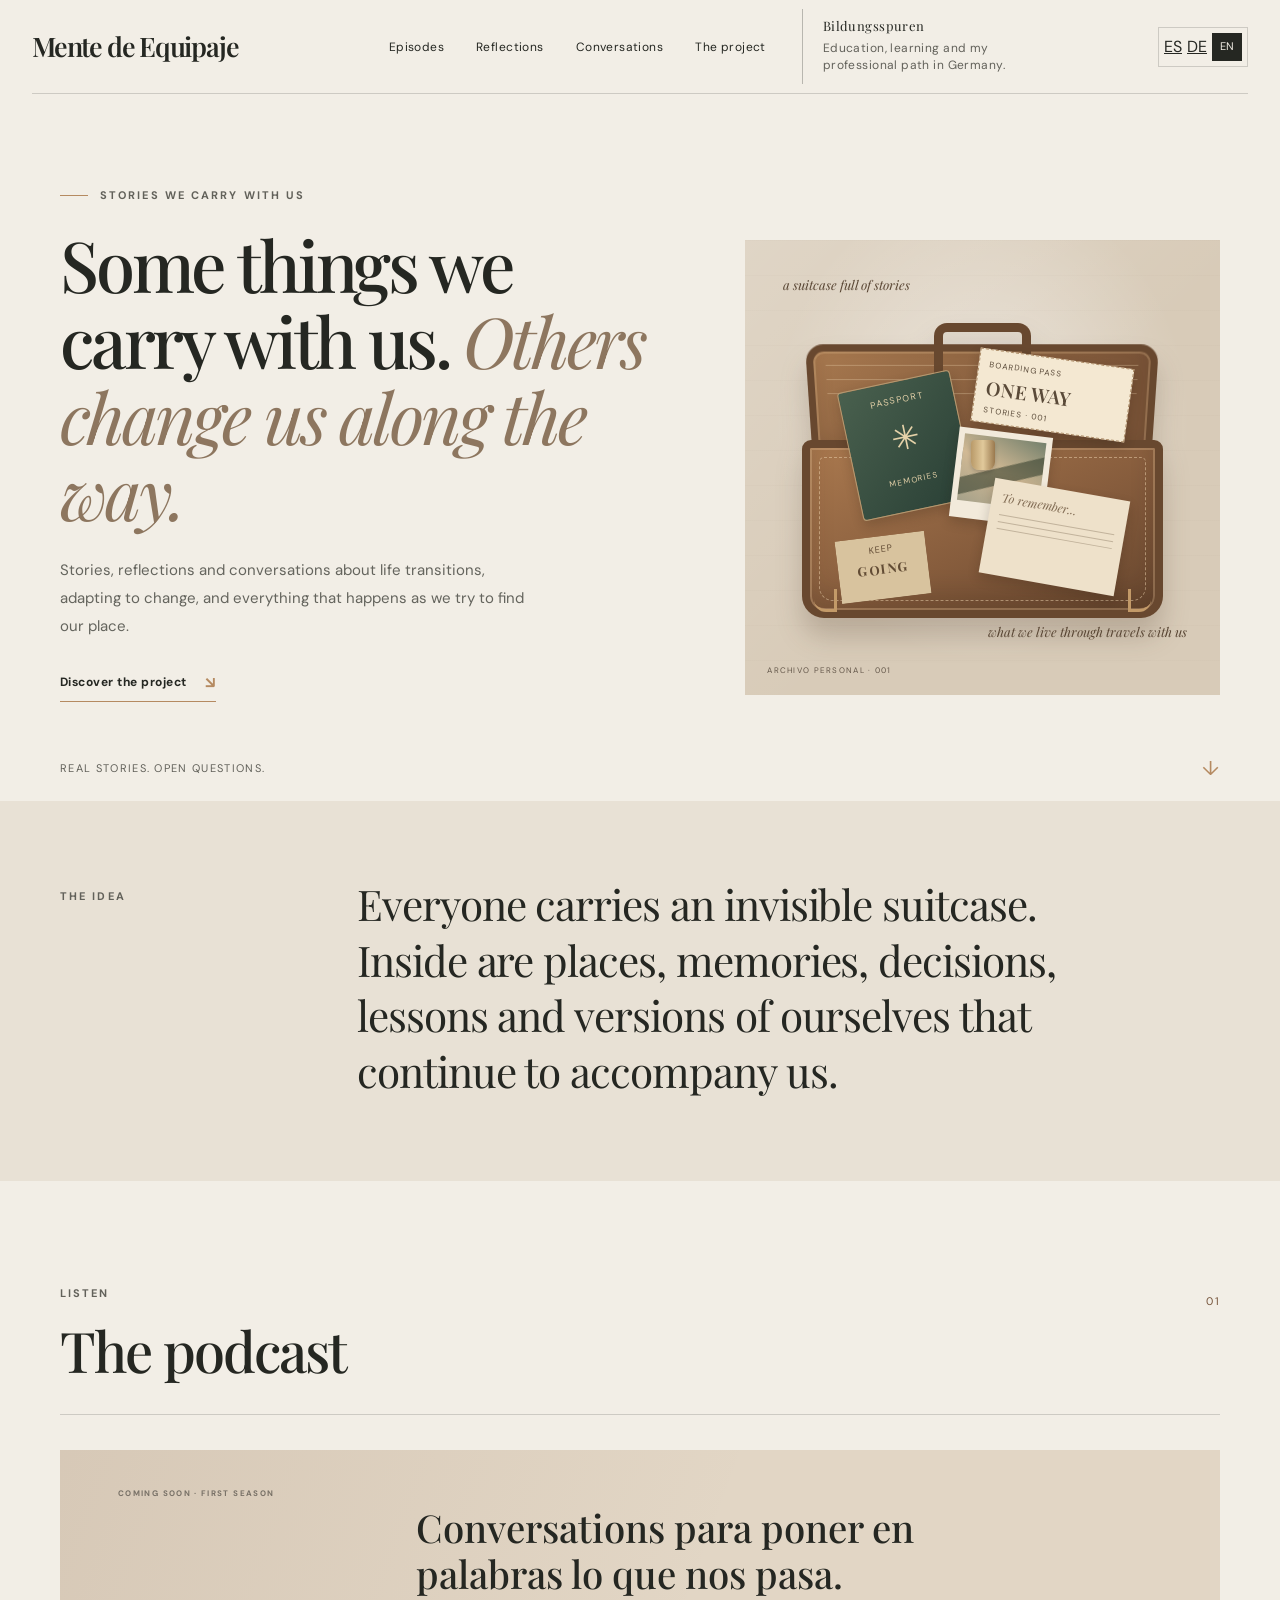
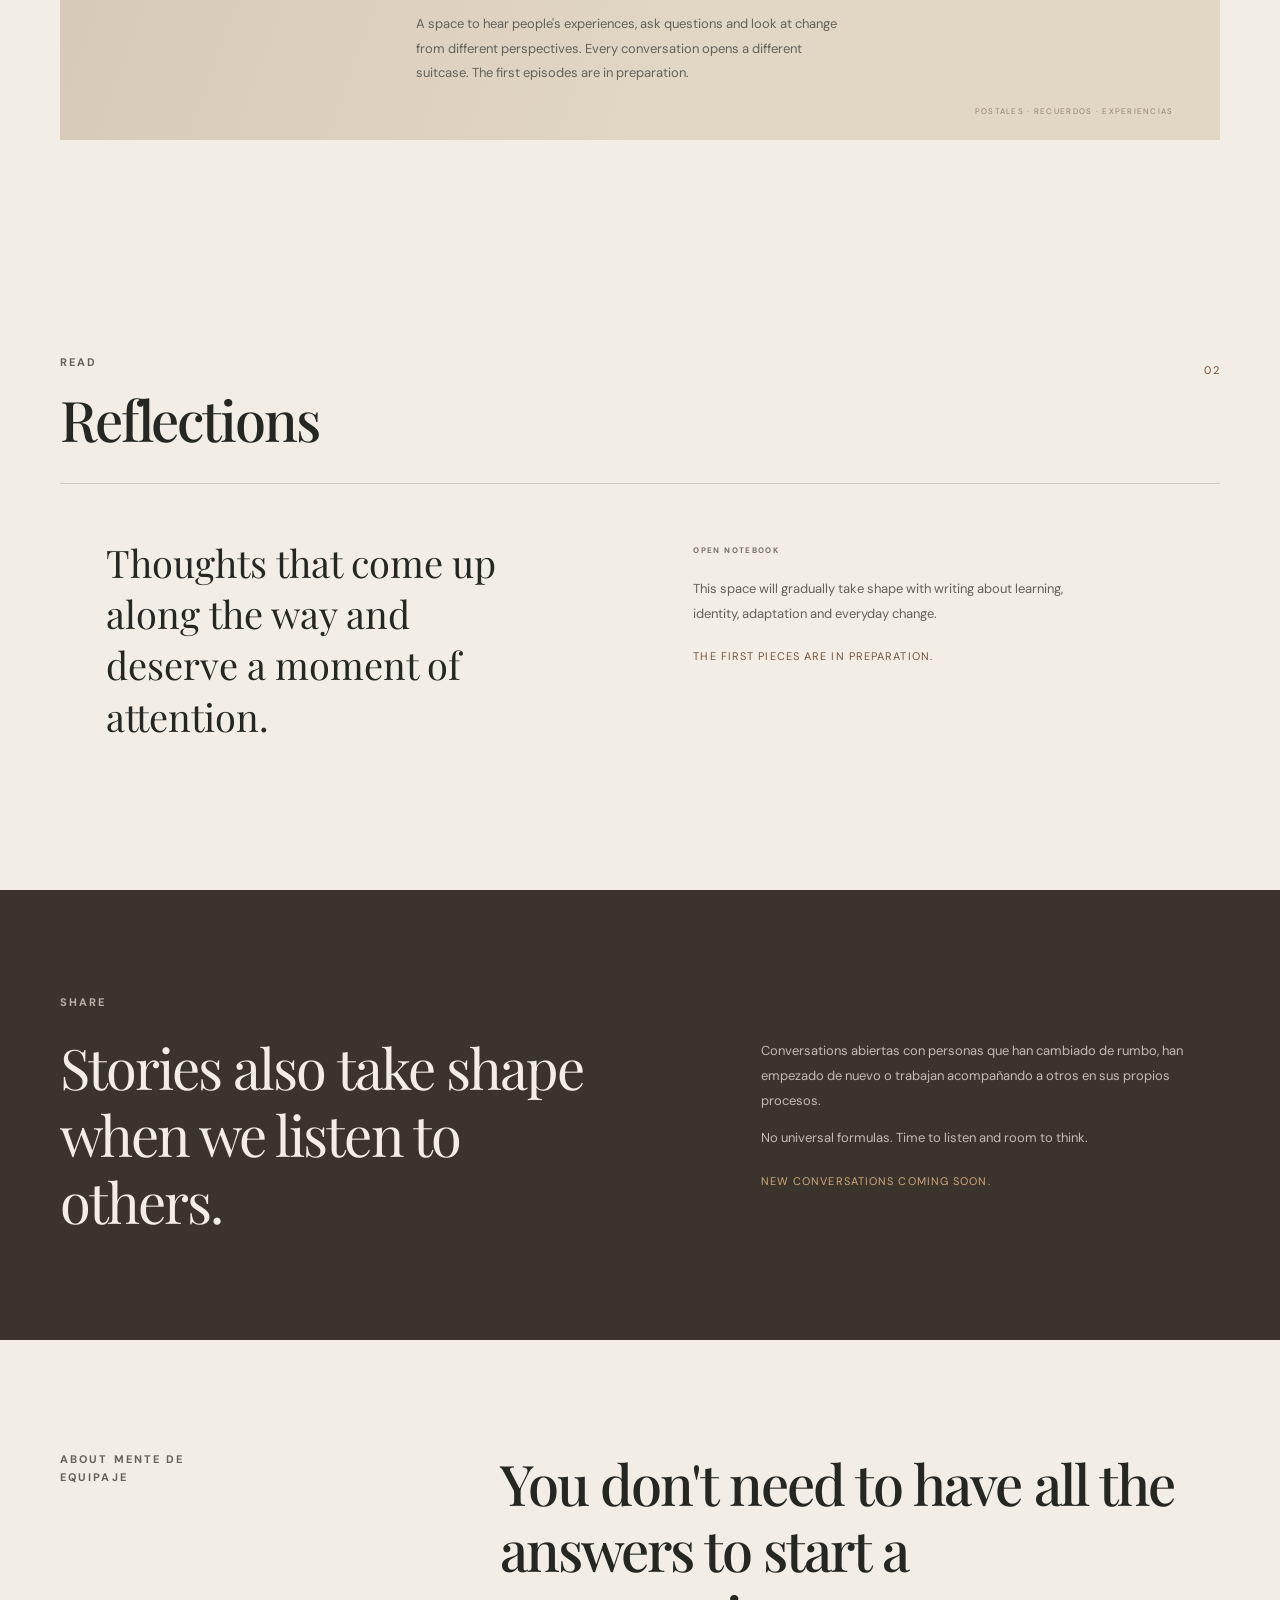
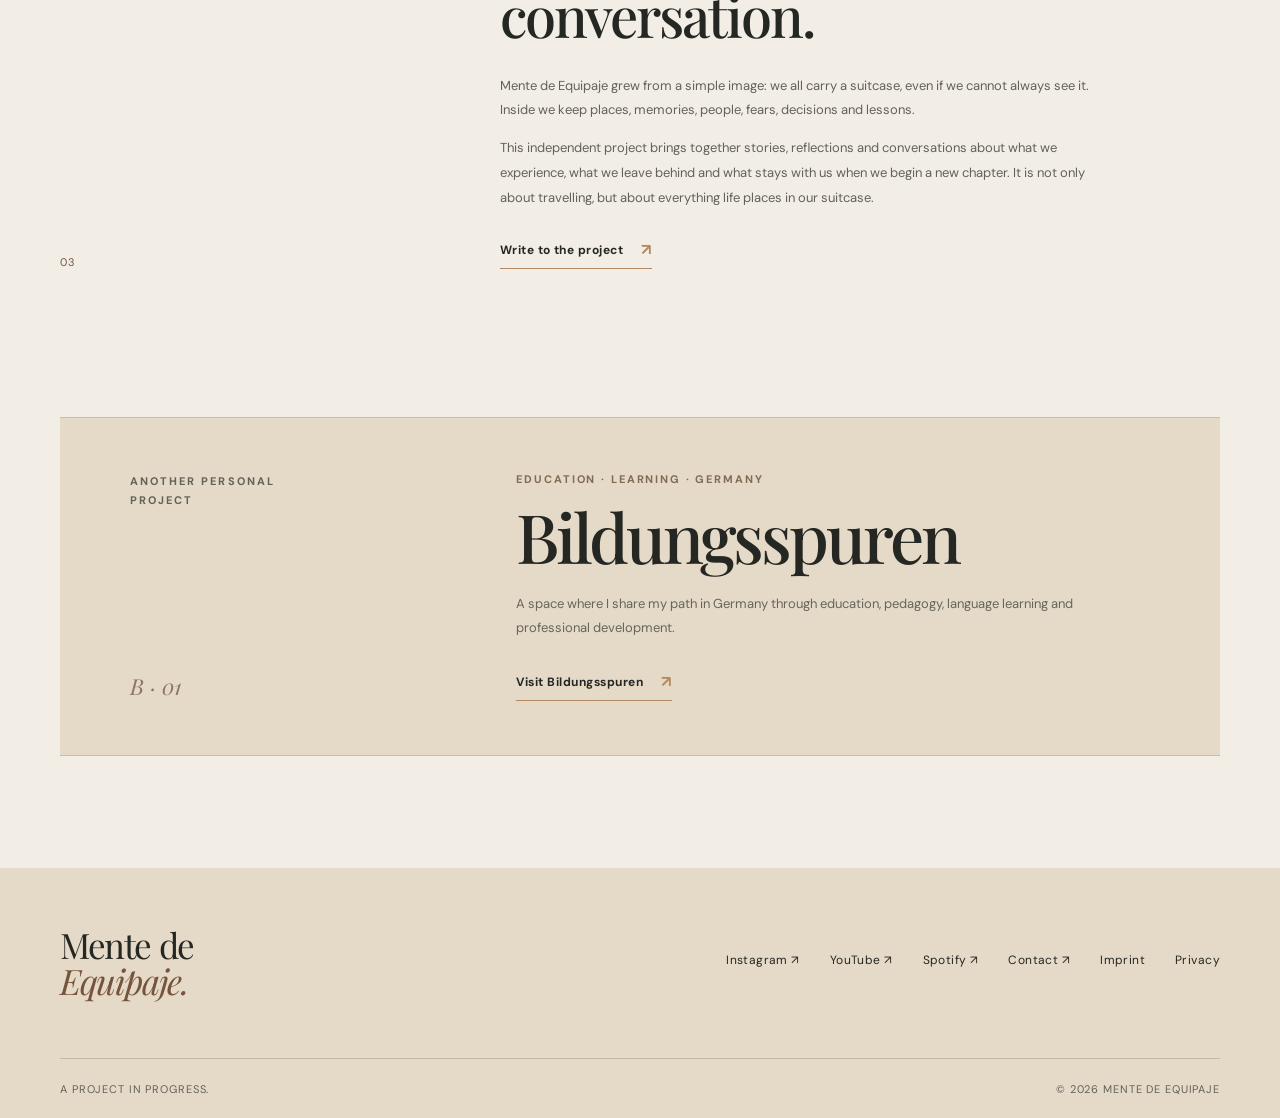
==== index.html @ 7f375390 "Make footer legal links visible and responsive" ====
<!doctype html>
<html lang="es">
<head>
  <meta charset="utf-8">
  <meta name="viewport" content="width=device-width, initial-scale=1">
  <meta name="theme-color" content="#f2eee6">
  <title>Mente de Equipaje | Podcast sobre cambios de vida y experiencias</title>
  <meta name="description" content="Mente de Equipaje: podcast de historias, reflexiones y conversaciones sobre migración, cambios de vida, identidad, aprendizaje y experiencias humanas.">
  <meta name="author" content="Mente de Equipaje">
  <meta name="robots" content="index, follow, max-image-preview:large, max-snippet:-1, max-video-preview:-1">
  <meta name="googlebot" content="index, follow, max-image-preview:large, max-snippet:-1, max-video-preview:-1">
  <meta name="referrer" content="strict-origin-when-cross-origin">
  <link rel="icon" type="image/svg+xml" href="/assets/icons/favicon.svg">
  <link rel="manifest" href="/site.webmanifest">
  <link rel="sitemap" type="application/xml" href="/sitemap.xml">
  <link rel="canonical" href="https://mentedeequipaje.com/">
  <link rel="alternate" hreflang="es" href="https://mentedeequipaje.com/">
  <link rel="alternate" hreflang="de" href="https://mentedeequipaje.com/de/">
  <link rel="alternate" hreflang="en-GB" href="https://mentedeequipaje.com/en/">
  <link rel="alternate" hreflang="x-default" href="https://mentedeequipaje.com/">
  <meta property="og:type" content="website">
  <meta property="og:locale" content="es_ES">
  <meta property="og:url" content="https://mentedeequipaje.com/">
  <meta property="og:title" content="Mente de Equipaje">
  <meta property="og:description" content="Historias, recuerdos y conversaciones sobre todo aquello que llevamos con nosotros.">
  <meta property="og:site_name" content="Mente de Equipaje">
  <meta property="og:image" content="https://mentedeequipaje.com/assets/images/og-image.jpg">
  <meta property="og:image:alt" content="Maleta abierta con recuerdos y objetos que representan las historias que llevamos con nosotros.">
  <meta name="twitter:card" content="summary_large_image">
  <meta name="twitter:image" content="https://mentedeequipaje.com/assets/images/og-image.jpg">
  <meta name="twitter:image:alt" content="Maleta abierta con recuerdos y objetos que representan las historias que llevamos con nosotros.">
  <meta property="og:locale:alternate" content="de_DE">
  <meta property="og:locale:alternate" content="en_GB">

  <meta name="twitter:title" content="Mente de Equipaje | Historias, cambios y vida real">
  <meta name="twitter:description" content="Historias, reflexiones y conversaciones sobre migración, identidad, cambios de etapa y experiencias humanas.">
  <link rel="preconnect" href="https://fonts.googleapis.com">
  <link rel="preconnect" href="https://fonts.gstatic.com" crossorigin>
  <link href="https://fonts.googleapis.com/css2?family=DM+Sans:wght@400;500;600;700&family=Playfair+Display:wght@400;500;600;700&display=swap" rel="stylesheet">
  <link rel="stylesheet" href="css/styles.css?v=20261117-4">
  <script type="application/ld+json">
  {
    "@context": "https://schema.org",
    "@type": "WebSite",
    "name": "Mente de Equipaje",
    "url": "https://mentedeequipaje.com/",
    "description": "Podcast de historias, reflexiones y conversaciones sobre migración, cambios de vida, identidad, aprendizaje y experiencias humanas.",
    "inLanguage": "es",
    "publisher": {
      "@type": "Organization",
      "name": "Mente de Equipaje",
      "url": "https://mentedeequipaje.com/",
      "sameAs": [
        "https://www.instagram.com/mentedeequipaje/",
        "https://www.youtube.com/@mentedeequipaje",
        "https://open.spotify.com/show/033NjK12Xy07AXqCujyOPZ"
      ]
    }
  }
  </script>
  <script src="js/main.js?v=20261117-3" defer></script>
</head>
<body>
  <a class="skip-link" href="#contenido">Saltar al contenido</a>

  <header class="site-header">
    <a class="wordmark" href="#inicio" aria-label="Mente de Equipaje, inicio">
      <span class="wordmark-name">Mente de Equipaje</span>
    </a>
    <button class="menu-toggle" type="button" aria-expanded="false" aria-controls="site-nav">
      <span class="sr-only">Abrir menú</span>
      <span></span><span></span>
    </button>
    <nav class="site-nav" id="site-nav" aria-label="Navegación principal">
      <a href="#episodios">Episodios</a>
      <a href="#reflexiones">Reflexiones</a>
      <a href="#conversaciones">Conversaciones</a>
      <a href="#proyecto">El proyecto</a>
          <a class="nav-project-link" href="https://bildungsspuren.de/" target="_blank" rel="noopener noreferrer"><span>Bildungsspuren</span><small>Educación, aprendizaje y mi camino profesional en Alemania.</small></a>
    </nav>
    <div class="language-switch" aria-label="Idioma">
      <span aria-current="page" lang="es">ES</span>
      <a href="de/" lang="de" data-language-choice="de">DE</a>
      <a href="en/" lang="en" data-language-choice="en">EN</a>
    </div>
  </header>

  <main id="contenido" tabindex="-1">
    <section class="hero section-shell" id="inicio">
      <div class="hero-copy">
        <p class="eyebrow"><span class="eyebrow-line"></span> Historias que llevamos con nosotros</p>
        <h1>Hay cosas que llevamos con nosotros. <em>Otras nos cambian por el camino.</em></h1>
        <p class="hero-intro">Historias, reflexiones y conversaciones sobre los cambios de etapa, la adaptación y todo eso que nos pasa mientras intentamos encontrar nuestro sitio.</p>
        <a class="text-link" href="#proyecto">Conoce el proyecto <span aria-hidden="true">↘</span></a>
      </div>
      <div class="hero-art" role="img" aria-label="Una maleta de cuero abierta con pasaportes, cartas, fotografías y recuerdos de distintos momentos de la vida">
        <span class="art-caption caption-top">un equipaje de historias</span>
        <div class="suitcase-scene">
          <div class="suitcase-handle"></div>
          <div class="suitcase-lid">
            <span class="lining-line"></span>
            <span class="lining-line"></span>
            <span class="lining-line"></span>
          </div>
          <div class="suitcase-base">
            <span class="suitcase-seam"></span>
            <span class="suitcase-lock"></span>
            <span class="suitcase-corner corner-left"></span>
            <span class="suitcase-corner corner-right"></span>
          </div>
          <div class="memory-passport">
            <span class="passport-mark">PASSPORT</span>
            <span class="passport-globe">✳</span>
            <span class="passport-country">RECUERDOS</span>
          </div>
          <div class="memory-ticket">
            <span>BOARDING PASS</span>
            <strong>ONE WAY</strong>
            <small>HISTORIAS · 001</small>
          </div>
          <div class="memory-photo"><span></span></div>
          <div class="memory-letter"><span>Para recordar...</span><i></i><i></i><i></i></div>
          <div class="memory-tag"><span>KEEP</span><strong>GOING</strong></div>
        </div>
        <span class="art-caption caption-bottom">lo que vivimos también viaja</span>
        <span class="art-index">ARCHIVO PERSONAL · 001</span>
      </div>
      <div class="hero-bottom">
        <span>Historias reales. Preguntas abiertas.</span>
        <a href="#explorar" aria-label="Bajar para explorar">↓</a>
      </div>
    </section>

    <section class="intro-band" id="explorar">
      <div class="section-shell intro-grid">
        <p class="eyebrow">La idea</p>
        <p class="intro-statement">Cada persona lleva una maleta invisible. Dentro caben lugares, recuerdos, decisiones, aprendizajes y versiones de nosotros mismos que siguen acompañándonos.</p>
      </div>
    </section>

    <section class="content-section section-shell" id="episodios">
      <div class="section-heading">
        <div>
          <p class="eyebrow">Escuchar</p>
          <h2>El podcast</h2>
        </div>
        <span class="section-number">01</span>
      </div>
      <div class="feature-panel">
        <div class="feature-index">PRÓXIMAMENTE · PRIMERA TEMPORADA</div>
        <div class="feature-content">
          <h3>Conversaciones para poner en palabras lo que nos pasa.</h3>
          <p>Un espacio para escuchar experiencias, hacerse preguntas y mirar los cambios desde distintos puntos de vista. Cada conversación abre una maleta distinta. Los primeros episodios están en preparación.</p>
        </div>
      </div>
    </section>

    <section class="content-section section-shell" id="reflexiones">
      <div class="section-heading">
        <div>
          <p class="eyebrow">Leer</p>
          <h2>Reflexiones</h2>
        </div>
        <span class="section-number">02</span>
      </div>
      <div class="quiet-grid">
        <p class="large-note">Ideas que aparecen en mitad del camino y merecen un rato de atención.</p>
        <div class="quiet-note">
          <span class="note-label">CUADERNO ABIERTO</span>
          <p>Este espacio irá tomando forma con textos sobre aprendizaje, identidad, adaptación y cambios cotidianos.</p>
          <span class="note-status">Los primeros textos, en preparación.</span>
        </div>
      </div>
    </section>

    <section class="conversation-section" id="conversaciones">
      <div class="section-shell conversation-grid">
        <div>
          <p class="eyebrow eyebrow-light">Compartir</p>
          <h2>Las historias también se construyen escuchando a los demás.</h2>
        </div>
        <div class="conversation-copy">
          <p>Conversaciones abiertas con personas que han cambiado de rumbo, han empezado de nuevo o trabajan acompañando a otros en sus propios procesos.</p>
          <p>Sin recetas universales. Con tiempo para escuchar y espacio para pensar.</p>
          <span class="note-status light-status">Nuevos encuentros, próximamente.</span>
        </div>
      </div>
    </section>

    <section class="about-section section-shell" id="proyecto">
      <div class="about-label">
        <p class="eyebrow">Sobre Mente de Equipaje</p>
        <span class="section-number">03</span>
      </div>
      <div class="about-copy">
        <h2>No hace falta tener todas las respuestas para empezar una conversación.</h2>
        <p>Mente de Equipaje nace de una imagen sencilla: todos llevamos una maleta, aunque no siempre podamos verla. En ella guardamos lugares, recuerdos, personas, miedos, decisiones y aprendizajes.</p>
        <p>Este proyecto independiente reúne historias, reflexiones y conversaciones sobre lo que vivimos, lo que dejamos atrás y aquello que nos acompaña cuando empezamos una nueva etapa. No hablamos únicamente de viajar, sino de todo lo que la vida va poniendo en nuestro equipaje.</p>
<a class="text-link" href="mailto:mentedeequipaje@gmail.com">Escribe al proyecto <span aria-hidden="true">↗</span></a>
      </div>
    </section>

    <section class="related-project section-shell" aria-labelledby="related-project-title">
      <div class="related-project-inner">
        <div class="related-project-label">
          <p class="eyebrow">Otro proyecto personal</p>
          <span class="related-project-mark">B · 01</span>
        </div>
        <div class="related-project-content">
          <p class="related-project-kicker">Educación · Aprendizaje · Alemania</p>
          <h2 id="related-project-title">Bildungsspuren</h2>
          <p>Un espacio donde comparto mi camino en Alemania a través de la educación, la pedagogía, el aprendizaje de idiomas y el desarrollo profesional.</p>
          <a class="text-link" href="https://bildungsspuren.de/" target="_blank" rel="noopener noreferrer">Visitar Bildungsspuren <span aria-hidden="true">↗</span></a>
        </div>
      </div>
    </section>
  </main>

  <footer class="site-footer">
    <div class="footer-top section-shell">
      <a class="footer-wordmark" href="#inicio">Mente de<br><em>Equipaje.</em></a>
      <div class="footer-link-groups">
        <div class="footer-links">
          <a href="https://instagram.com/mentedeequipaje" target="_blank" rel="noopener noreferrer">Instagram ↗</a>
          <a href="https://youtube.com/@mentedeequipaje" target="_blank" rel="noopener noreferrer">YouTube ↗</a>
          <a href="https://open.spotify.com/show/033NjK12Xy07AXqCujyOPZ" target="_blank" rel="noopener noreferrer">Spotify ↗</a>
          <a href="mailto:mentedeequipaje@gmail.com">Contacto ↗</a>
        </div>
        <nav class="footer-legal-links" aria-label="Información legal">
          <a href="impressum.html">Aviso legal</a>
          <a href="datenschutz.html">Privacidad</a>
        </nav>
      </div>
    </div>
    <div class="footer-bottom section-shell">
      <span>Un proyecto en construcción.</span>
      <span>© <span id="year"></span> Mente de Equipaje</span>
    </div>
  </footer>
</body>
</html>
---- css/styles.css ----
:root {
  --ink: #252722;
  --paper: #f2eee6;
  --paper-deep: #e8e1d5;
  --earth: #b58a61;
  --sage: #898c83;
  --muted: #62615a;
  --line: rgba(37, 39, 34, .18);
  --serif: "Playfair Display", Georgia, serif;
  --sans: "DM Sans", Arial, sans-serif;
}
* { box-sizing: border-box; }
html { scroll-behavior: smooth; }
body { margin: 0; background: var(--paper); color: var(--ink); font-family: var(--sans); -webkit-font-smoothing: antialiased; }
a { color: inherit; }
.skip-link { position: absolute; top: -50px; left: 16px; z-index: 10; padding: 12px 16px; background: var(--ink); color: var(--paper); }
.skip-link:focus { top: 16px; }
.sr-only { position: absolute; width: 1px; height: 1px; padding: 0; margin: -1px; overflow: hidden; clip: rect(0,0,0,0); white-space: nowrap; border: 0; }
.section-shell { width: min(1160px, calc(100% - 64px)); margin-inline: auto; }
.site-header { min-height: 94px; width: min(1320px, calc(100% - 64px)); margin: auto; display: flex; align-items: center; justify-content: space-between; border-bottom: 1px solid var(--line); position: sticky; top: 0; z-index: 1000; background: var(--paper); }
.wordmark { display: inline-flex; align-items: center; text-decoration: none; }
.wordmark-name { font-family: var(--serif); font-size: clamp(21px, 2.1vw, 27px); line-height: 1.1; font-weight: 600; letter-spacing: -.045em; color: var(--ink); }
.site-nav { display: flex; gap: clamp(20px, 3.5vw, 48px); }
.site-nav a, .footer-links a { text-decoration: none; font-size: 12px; letter-spacing: .035em; }
.site-nav a { padding: 12px 0; position: relative; }
.site-nav a::after { content: ""; position: absolute; height: 1px; background: var(--earth); bottom: 5px; left: 0; width: 0; transition: width .25s ease; }
.site-nav a:hover::after, .site-nav a:focus-visible::after { width: 100%; }
.menu-toggle { display: none; }
.hero { min-height: 660px; padding-top: 94px; padding-bottom: 54px; display: grid; grid-template-columns: 1.12fr .88fr; align-items: center; column-gap: 7%; position: relative; }
.hero-copy { max-width: 620px; padding-bottom: 45px; }
.eyebrow { margin: 0 0 24px; display: flex; align-items: center; gap: 12px; font-size: 11px; font-weight: 700; letter-spacing: .19em; text-transform: uppercase; color: var(--muted); }
.eyebrow-line { width: 28px; height: 1px; background: var(--earth); display: inline-block; }
h1, h2, h3, p { margin-top: 0; }
h1 { font-family: var(--serif); font-size: clamp(48px, 5.5vw, 76px); line-height: 1.08; letter-spacing: -.045em; font-weight: 500; margin-bottom: 27px; }
h1 em { color: #8d765f; font-weight: 400; }
.hero-intro { max-width: 480px; color: #64645d; font-size: 15px; line-height: 1.85; margin-bottom: 30px; }
.text-link { display: inline-flex; align-items: center; gap: 18px; padding-bottom: 8px; border-bottom: 1px solid var(--earth); text-decoration: none; font-size: 12px; font-weight: 700; letter-spacing: .04em; }
.text-link span { color: var(--earth); font-size: 16px; transition: transform .2s ease; }
.text-link:hover span { transform: translate(3px, -3px); }
.hero-art { width: 100%; aspect-ratio: .91; max-height: 455px; position: relative; overflow: hidden; background: #d9d0c2; isolation: isolate; }
.hero-art::before { content: ""; position: absolute; inset: 0; background: linear-gradient(145deg, rgba(255,255,255,.18), transparent 48%), repeating-linear-gradient(0deg, transparent 0 39px, rgba(37,39,34,.055) 40px); }
.art-sun { position: absolute; width: 43%; aspect-ratio: 1; border-radius: 50%; background: #b58a61; top: 16%; left: 28%; opacity: .9; }
.art-orbit { position: absolute; border: 1px solid rgba(37,39,34,.45); border-radius: 50%; transform: rotate(-32deg); z-index: 1; }
.orbit-one { width: 120%; height: 48%; left: -12%; top: 29%; }
.orbit-two { width: 112%; height: 72%; left: -6%; top: 14%; transform: rotate(48deg); border-color: rgba(242,238,230,.8); }
.art-path { position: absolute; width: 52%; height: 135%; left: 27%; top: -18%; border: 1px solid rgba(37,39,34,.5); border-radius: 48%; transform: rotate(27deg); z-index: 2; }
.art-path::after { content: ""; position: absolute; width: 11px; height: 11px; border-radius: 50%; background: var(--paper); top: 19%; left: 12%; box-shadow: 0 0 0 7px rgba(242,238,230,.2); }
.art-note { position: absolute; z-index: 3; font-family: var(--serif); font-style: italic; font-size: 13px; color: var(--ink); }
.note-top { top: 11%; left: 9%; }
.note-bottom { bottom: 13%; right: 8%; }
.art-index { position: absolute; z-index: 3; bottom: 25px; left: 25px; font-size: 8px; letter-spacing: .16em; text-transform: uppercase; }
.hero-bottom { position: absolute; bottom: 20px; left: 0; right: 0; display: flex; justify-content: space-between; align-items: center; font-size: 11px; letter-spacing: .12em; text-transform: uppercase; color: var(--muted); }
.hero-bottom a { text-decoration: none; font-size: 20px; color: var(--earth); }
.intro-band { background: var(--paper-deep); padding: 75px 0 82px; }
.intro-grid { display: grid; grid-template-columns: .4fr 1.6fr; gap: 7%; align-items: start; }
.intro-grid .eyebrow { margin-top: 13px; }
.intro-statement { max-width: 780px; margin: 0; font-family: var(--serif); font-size: clamp(27px, 3.3vw, 43px); line-height: 1.32; letter-spacing: -.025em; }
.content-section { padding-top: 105px; padding-bottom: 110px; }
.section-heading { display: flex; justify-content: space-between; align-items: flex-start; border-bottom: 1px solid var(--line); margin-bottom: 35px; }
.section-heading .eyebrow { margin-bottom: 12px; }
.section-heading h2, .about-copy h2 { font-family: var(--serif); font-weight: 500; letter-spacing: -.035em; font-size: clamp(38px, 4.5vw, 56px); margin: 0 0 27px; }
.section-number { font-size: 11px; color: #76543b; letter-spacing: .12em; padding-top: 8px; }
.feature-panel { background: #dcd3c5; min-height: 290px; padding: 38px 5%; display: grid; grid-template-columns: .75fr 1.5fr .5fr; align-items: center; gap: 30px; position: relative; overflow: hidden; }
.feature-index, .note-label { align-self: start; font-size: 8px; font-weight: 700; letter-spacing: .17em; color: #777066; }
.feature-content { max-width: 500px; position: relative; z-index: 1; }
.feature-content h3 { font-family: var(--serif); font-size: clamp(28px, 3vw, 39px); line-height: 1.2; font-weight: 500; margin-bottom: 16px; }
.feature-content p, .quiet-note p, .conversation-copy p, .about-copy p { font-size: 13px; line-height: 1.9; color: #62615a; }
.feature-content p { max-width: 440px; margin-bottom: 0; }
.quiet-grid { display: grid; grid-template-columns: 1fr 1fr; gap: 10%; align-items: start; padding: 18px 4% 0; }
.large-note { max-width: 440px; font-family: var(--serif); font-size: clamp(27px, 3vw, 38px); line-height: 1.35; }
.quiet-note { max-width: 400px; padding-top: 8px; }
.note-label { display: block; margin-bottom: 22px; }
.note-status { display: inline-block; margin-top: 10px; font-size: 11px; letter-spacing: .1em; text-transform: uppercase; color: #76543b; }
.conversation-section { background: var(--ink); color: var(--paper); padding: 105px 0; }
.conversation-grid { display: grid; grid-template-columns: 1.1fr .9fr; gap: 12%; align-items: center; }
.eyebrow-light { color: #b9b3a8; }
.conversation-grid h2 { max-width: 600px; font-family: var(--serif); font-size: clamp(38px, 4.4vw, 56px); font-weight: 400; line-height: 1.2; letter-spacing: -.035em; margin: 0; }
.conversation-copy p { color: #c1bdb4; }
.light-status { color: #d0a77d; }
.about-section { padding-top: 110px; padding-bottom: 120px; display: grid; grid-template-columns: .65fr 1.35fr; gap: 8%; }
.about-label { display: flex; flex-direction: column; justify-content: space-between; }
.about-label .eyebrow { max-width: 180px; line-height: 1.7; }
.about-copy { max-width: 690px; }
.about-copy h2 { line-height: 1.18; margin-bottom: 26px; }
.about-copy p { max-width: 620px; }
.about-copy .text-link { margin-top: 16px; }
.site-footer { background: #e7e0d5; }
.footer-top { min-height: 190px; display: flex; justify-content: space-between; align-items: center; }
.footer-wordmark { font-family: var(--serif); font-size: 35px; line-height: 1.04; text-decoration: none; letter-spacing: -.04em; }
.footer-wordmark em { color: #8d765f; font-weight: 400; }
.footer-links { display: flex; gap: 30px; }
.footer-links a { border-bottom: 1px solid transparent; padding-bottom: 5px; }
.footer-links a:hover { border-color: var(--earth); }
.footer-bottom { border-top: 1px solid var(--line); min-height: 60px; display: flex; justify-content: space-between; align-items: center; font-size: 11px; color: var(--muted); letter-spacing: .08em; text-transform: uppercase; }
@media (max-width: 980px) {
  .section-shell, .site-header { width: min(100% - 40px, 600px); }
  .site-header { min-height: 78px; }
  .menu-toggle { display: flex; flex-direction: column; gap: 6px; border: 0; background: none; padding: 12px 0 12px 12px; cursor: pointer; }
  .menu-toggle span:not(.sr-only) { display: block; width: 23px; height: 1px; background: var(--ink); }
  .site-nav { display: none; position: absolute; top: 77px; left: -20px; right: -20px; padding: 18px 20px 25px; background: var(--paper); border-bottom: 1px solid var(--line); flex-direction: column; gap: 5px; }
  .site-nav.is-open { display: flex; }
  .site-nav a { padding: 10px 0; }
  .hero { min-height: auto; padding-top: 70px; padding-bottom: 78px; grid-template-columns: 1fr; gap: 35px; }
  .hero-copy { padding-bottom: 0; }
  h1 { font-size: clamp(45px, 12vw, 65px); }
  .hero-art { max-height: 380px; aspect-ratio: 1.15; width: 100%; }
  .hero-bottom { bottom: 23px; }
  .intro-band { padding: 55px 0; }
  .intro-grid, .conversation-grid, .about-section { grid-template-columns: 1fr; gap: 28px; }
  .intro-grid .eyebrow { margin: 0; }
  .content-section { padding-top: 75px; padding-bottom: 80px; }
  .feature-panel { grid-template-columns: 1fr; gap: 30px; padding: 30px; }
  .feature-content { padding-bottom: 35px; }
  .quiet-grid { grid-template-columns: 1fr; gap: 12px; padding-inline: 0; }
  .conversation-section { padding: 75px 0; }
  .about-section { padding-top: 80px; padding-bottom: 85px; }
  .about-label { flex-direction: row; align-items: flex-start; }
  .about-label .section-number { padding-top: 0; }
  .footer-top { min-height: 190px; align-items: flex-start; justify-content: center; flex-direction: column; gap: 30px; padding-top: 35px; padding-bottom: 35px; }
  .footer-links { flex-wrap: wrap; gap: 18px 25px; }
}
@media (prefers-reduced-motion: reduce) {
  html { scroll-behavior: auto; }
  *, *::before, *::after { transition-duration: .01ms !important; animation-duration: .01ms !important; }
}


/* Identidad visual: una maleta llena de historias */
:root {
  --leather: #76543b;
  --leather-dark: #503827;
  --paper-aged: #e6d7bd;
  --ticket: #f7f0e3;
  --stamp: #9b6048;
}
.hero-art {
  aspect-ratio: .91;
  max-height: 455px;
  background:
    radial-gradient(ellipse at 50% 40%, rgba(255,255,255,.45), transparent 62%),
    #d8cbb8;
  overflow: hidden;
}
.hero-art::before {
  background:
    repeating-linear-gradient(0deg, transparent 0 34px, rgba(80,56,39,.035) 35px),
    linear-gradient(135deg, rgba(255,255,255,.2), transparent 55%);
}
.art-caption {
  position: absolute;
  z-index: 4;
  color: #594634;
  font-family: var(--serif);
  font-style: italic;
  font-size: 13px;
}
.caption-top { top: 8%; left: 8%; }
.caption-bottom { right: 7%; bottom: 12%; }
.art-index {
  bottom: 20px;
  left: 22px;
  color: rgba(55,43,32,.72);
}
.suitcase-scene {
  position: absolute;
  width: 76%;
  height: 60%;
  left: 12%;
  top: 23%;
  filter: drop-shadow(0 18px 13px rgba(58,39,25,.2));
}
.suitcase-handle {
  position: absolute;
  z-index: 1;
  width: 27%;
  height: 19%;
  top: -8%;
  left: 36.5%;
  border: 9px solid #68482f;
  border-bottom: 0;
  border-radius: 13px 13px 0 0;
}
.suitcase-lid {
  position: absolute;
  left: 2%;
  top: 0;
  width: 96%;
  height: 43%;
  overflow: hidden;
  border: 7px solid #68482f;
  border-radius: 18px 18px 8px 8px;
  background: linear-gradient(145deg, #a8794f, #795337 70%);
  transform: perspective(400px) rotateX(-9deg);
  box-shadow: inset 0 0 0 2px rgba(226,190,145,.28), inset 0 -12px 20px rgba(43,27,17,.12);
}
.lining-line {
  position: relative;
  display: block;
  height: 1px;
  margin: 13px 12px;
  background: rgba(238,213,178,.32);
}
.suitcase-base {
  position: absolute;
  left: 0;
  bottom: 0;
  width: 100%;
  height: 65%;
  border: 8px solid #68482f;
  border-radius: 9px 9px 22px 22px;
  background: linear-gradient(155deg, #a9784e 0%, #875d3d 55%, #68472f 100%);
  box-shadow: inset 0 0 0 2px rgba(232,196,151,.3), inset 0 -16px 25px rgba(46,29,17,.18);
}
.suitcase-seam {
  position: absolute;
  inset: 9px;
  border: 1px dashed rgba(238,211,176,.5);
  border-radius: 5px 5px 14px 14px;
}
.suitcase-lock {
  position: absolute;
  z-index: 5;
  width: 24px;
  height: 30px;
  top: -8px;
  left: calc(50% - 12px);
  border-radius: 4px 4px 8px 8px;
  background: linear-gradient(90deg, #b99a69, #e1c99b, #9a794e);
  box-shadow: 0 2px 4px rgba(0,0,0,.2);
}
.suitcase-corner {
  position: absolute;
  bottom: -2px;
  width: 23px;
  height: 23px;
  border: 3px solid #c39a68;
  border-top: 0;
}
.corner-left { left: 4px; border-left: 0; border-radius: 0 0 0 12px; }
.corner-right { right: 4px; border-right: 0; border-radius: 0 0 12px 0; }
.memory-passport, .memory-ticket, .memory-photo, .memory-letter, .memory-tag {
  position: absolute;
  z-index: 3;
  box-shadow: 0 5px 12px rgba(36,25,17,.2);
}
.memory-passport {
  top: 13%;
  left: 13%;
  width: 32%;
  height: 48%;
  padding: 12px 8px;
  transform: rotate(-12deg);
  border: 1px solid #b49a72;
  border-radius: 4px;
  background: linear-gradient(135deg, #49604e, #293f35);
  color: #e5d2a9;
  text-align: center;
}
.passport-mark { display: block; font-size: clamp(6px, .8vw, 9px); letter-spacing: .16em; }
.passport-globe { display: block; margin: 10px 0 7px; font-size: clamp(23px, 3vw, 34px); }
.passport-country { font-size: clamp(5px, .7vw, 8px); letter-spacing: .12em; }
.memory-ticket {
  top: 5%;
  right: 9%;
  width: 43%;
  height: 27%;
  padding: 9px 10px;
  transform: rotate(8deg);
  background: #f4e8d2;
  border: 1px dashed #ad8d68;
  color: #5a4a39;
}
.memory-ticket span, .memory-ticket small { display: block; font-size: clamp(5px, .7vw, 8px); letter-spacing: .12em; }
.memory-ticket strong { display: block; margin: 5px 0; font-family: var(--serif); font-size: clamp(12px, 1.5vw, 19px); font-weight: 600; }
.memory-photo {
  left: 42%;
  top: 32%;
  width: 26%;
  height: 33%;
  padding: 6px 6px 17px;
  transform: rotate(7deg);
  background: #f2eadb;
}
.memory-photo span {
  display: block;
  width: 100%;
  height: 100%;
  background:
    linear-gradient(160deg, transparent 45%, rgba(56,65,47,.6) 46% 63%, transparent 64%),
    linear-gradient(25deg, #a5a18a, #d1b994 48%, #75816d);
}
.memory-letter {
  right: 11%;
  bottom: 12%;
  width: 38%;
  height: 35%;
  padding: 10px;
  transform: rotate(10deg);
  background: #eee1ca;
  color: #806b53;
}
.memory-letter span { display: block; margin-bottom: 9px; font-family: var(--serif); font-style: italic; font-size: clamp(8px, 1vw, 12px); }
.memory-letter i { display: block; height: 1px; margin: 6px 0; background: rgba(91,71,49,.3); }
.memory-tag {
  left: 10%;
  bottom: 7%;
  width: 25%;
  height: 23%;
  padding: 7px;
  transform: rotate(-7deg);
  background: #d8c39e;
  color: #624c35;
  text-align: center;
  clip-path: polygon(0 0, 100% 0, 100% 100%, 0 100%, 0 0);
}
.memory-tag span, .memory-tag strong { display: block; font-size: clamp(6px, .8vw, 9px); letter-spacing: .12em; }
.memory-tag strong { margin-top: 5px; font-family: var(--serif); font-size: clamp(9px, 1.1vw, 13px); }
.feature-panel {
  background:
    linear-gradient(110deg, rgba(118,84,59,.10), transparent 55%),
    #e2d6c5;
}
.feature-panel::after {
  content: "POSTALES · RECUERDOS · EXPERIENCIAS";
  position: absolute;
  right: 4%;
  bottom: 24px;
  color: rgba(83,61,43,.55);
  font-size: 8px;
  letter-spacing: .16em;
}
.conversation-section { background: #3b342c; }
.site-footer { background: #e5d9c8; }
.footer-wordmark em { color: var(--leather); }
@media (max-width: 760px) {
  .hero-art { aspect-ratio: 1.08; max-height: 390px; }
  .suitcase-scene { width: 82%; left: 9%; top: 25%; height: 58%; }
  .memory-passport { padding: 8px 5px; }
  .memory-ticket { padding: 6px; }
  .memory-letter { padding: 7px; }
  .feature-panel::after { right: 30px; bottom: 18px; font-size: 7px; }
}


/* Interacción, accesibilidad y movimiento */
a:focus-visible,
button:focus-visible {
  outline: 2px solid var(--leather);
  outline-offset: 4px;
}
.menu-toggle {
  border-radius: 2px;
  transition: background-color .2s ease;
}
.menu-toggle:hover,
.menu-toggle:focus-visible {
  background: rgba(118, 84, 59, .08);
}
.menu-toggle span:not(.sr-only) {
  transition: transform .25s ease, opacity .2s ease;
}
.menu-toggle[aria-expanded="true"] span:not(.sr-only):nth-of-type(2) {
  transform: translateY(3.5px) rotate(45deg);
}
.menu-toggle[aria-expanded="true"] span:not(.sr-only):nth-of-type(3) {
  transform: translateY(-3.5px) rotate(-45deg);
}
.text-link,
.site-nav a,
.footer-links a {
  transition: color .2s ease, border-color .2s ease;
}
body.has-motion [data-reveal] {
  opacity: 0;
  transform: translateY(22px);
  transition: opacity .7s ease, transform .7s cubic-bezier(.2,.7,.2,1);
  transition-delay: var(--reveal-delay, 0ms);
}
body.has-motion [data-reveal].is-visible {
  opacity: 1;
  transform: translateY(0);
}
@keyframes suitcase-drift {
  0%, 100% { transform: translateY(0) rotate(0); }
  50% { transform: translateY(-5px) rotate(.35deg); }
}
.hero-art .suitcase-scene {
  animation: suitcase-drift 8s ease-in-out infinite;
}
@media (max-width: 760px) {
  .site-nav {
    box-shadow: 0 14px 20px rgba(37, 39, 34, .04);
  }
  .hero-art .suitcase-scene {
    animation-duration: 9s;
  }
}
@media (prefers-reduced-motion: reduce) {
  body.has-motion [data-reveal] {
    opacity: 1;
    transform: none;
    transition: none;
  }
  .hero-art .suitcase-scene {
    animation: none;
  }
  .menu-toggle span:not(.sr-only),
  .text-link,
  .site-nav a,
  .footer-links a {
    transition: none;
  }
}


/* Proyecto relacionado: Bildungsspuren */
.related-project {
  padding-top: 28px;
  padding-bottom: 112px;
}
.related-project-inner {
  display: grid;
  grid-template-columns: .65fr 1.35fr;
  gap: 8%;
  padding: 54px 6%;
  background: #e5d9c8;
  border-top: 1px solid rgba(80,56,39,.18);
  border-bottom: 1px solid rgba(80,56,39,.18);
}
.related-project-label {
  display: flex;
  flex-direction: column;
  justify-content: space-between;
  min-height: 190px;
}
.related-project-label .eyebrow {
  max-width: 180px;
  line-height: 1.7;
}
.related-project-mark {
  color: #8d765f;
  font-family: var(--serif);
  font-size: 22px;
  font-style: italic;
}
.related-project-content {
  max-width: 690px;
}
.related-project-kicker {
  margin-bottom: 14px;
  color: #806b53;
  font-size: 11px;
  font-weight: 700;
  letter-spacing: .17em;
  text-transform: uppercase;
}
.related-project-content h2 {
  margin: 0 0 20px;
  color: var(--ink);
  font-family: var(--serif);
  font-size: clamp(44px, 6vw, 68px);
  font-weight: 500;
  letter-spacing: -.045em;
  line-height: 1.05;
}
.related-project-content > p:not(.related-project-kicker) {
  max-width: 560px;
  margin-bottom: 26px;
  color: #66655e;
  font-size: 13px;
  line-height: 1.9;
}
.related-project-content .text-link {
  margin-top: 4px;
}
@media (max-width: 760px) {
  .related-project {
    padding-top: 0;
    padding-bottom: 78px;
  }
  .related-project-inner {
    grid-template-columns: 1fr;
    gap: 28px;
    padding: 34px 28px 40px;
  }
  .related-project-label {
    min-height: auto;
    flex-direction: row;
    align-items: flex-start;
  }
  .related-project-label .eyebrow {
    margin-bottom: 0;
  }
}


/* Enlace a proyecto relacionado en la navegación */
.site-nav .nav-project-link {
  display: flex;
  flex-direction: column;
  gap: 4px;
  margin-left: clamp(8px, 1.8vw, 24px);
  padding: 8px 0 8px 18px;
  border-left: 1px solid var(--line);
  text-decoration: none;
}
.site-nav .nav-project-link span {
  font-family: var(--serif);
  font-size: 13px;
  color: var(--ink);
}
.site-nav .nav-project-link small {
  max-width: 190px;
  color: var(--muted);
  font-size: 12px;
  line-height: 1.45;
}
@media (max-width: 760px) {
  .site-nav .nav-project-link {
    margin: 12px 0 0;
    padding: 14px 0 0;
    border-left: 0;
    border-top: 1px solid var(--line);
  }
  .site-nav .nav-project-link small { max-width: 260px; }
}


/* Separación clara del proyecto relacionado en el menú */
.site-nav {
  align-items: center;
  column-gap: clamp(18px, 2.5vw, 34px);
}
.site-nav .nav-project-link {
  flex: 0 0 auto;
  min-width: 185px;
  margin-left: 4px;
  padding: 9px 0 9px 20px;
  border-left: 1px solid rgba(37, 39, 34, .28);
  gap: 5px;
  line-height: 1.35;
}
.site-nav .nav-project-link::after {
  display: none;
}
.site-nav .nav-project-link span {
  display: block;
  line-height: 1.25;
  white-space: nowrap;
}
.site-nav .nav-project-link small {
  display: block;
  max-width: 185px;
  font-size: 12px;
  white-space: normal;
  line-height: 1.45;
}
@media (max-width: 980px) {
  .site-nav {
    align-items: stretch;
    row-gap: 5px;
  }
  .site-nav .nav-project-link {
    min-width: 0;
    margin: 12px 0 0;
    padding: 14px 0 0;
    border-left: 0;
    border-top: 1px solid rgba(37, 39, 34, .28);
  }
  .site-nav .nav-project-link span {
    white-space: normal;
  }
  .site-nav .nav-project-link small {
    max-width: 260px;
  }
}


/* Selector de idioma */
.language-switch {
  display: inline-flex;
  align-items: center;
  gap: 5px;
  flex: 0 0 auto;
  padding: 5px;
  border: 1px solid var(--line);
  white-space: nowrap;
}
.language-switch span {
  display: inline-flex;
  align-items: center;
  justify-content: center;
  min-width: 30px;
  min-height: 28px;
  padding: 3px 6px;
  color: var(--muted);
  font-size: 11px;
  line-height: 1;
}
.language-switch [aria-current="page"] {
  background: var(--ink);
  color: var(--paper);
}
.language-switch .language-soon {
  color: #858077;
  cursor: not-allowed;
  opacity: .65;
}
@media (max-width: 980px) {
  .language-switch { align-self: flex-start; margin-top: 12px; }
}
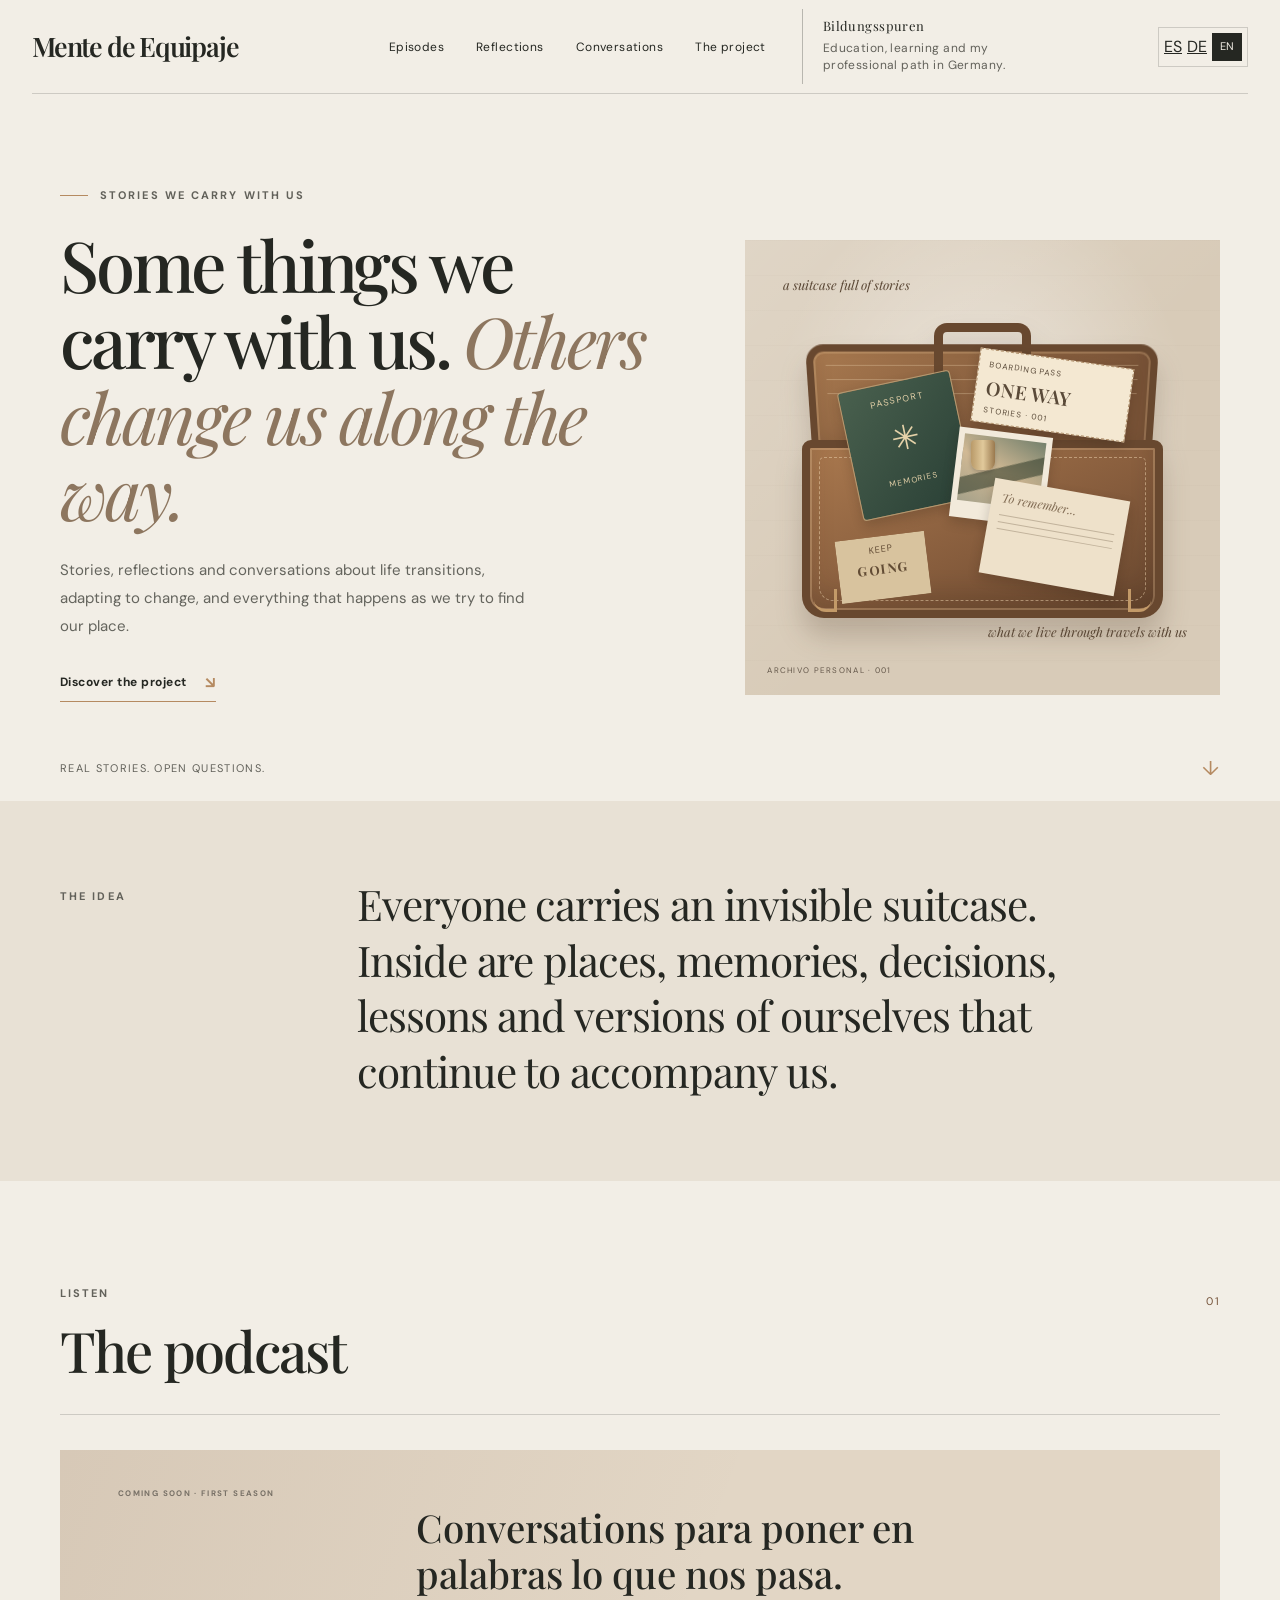
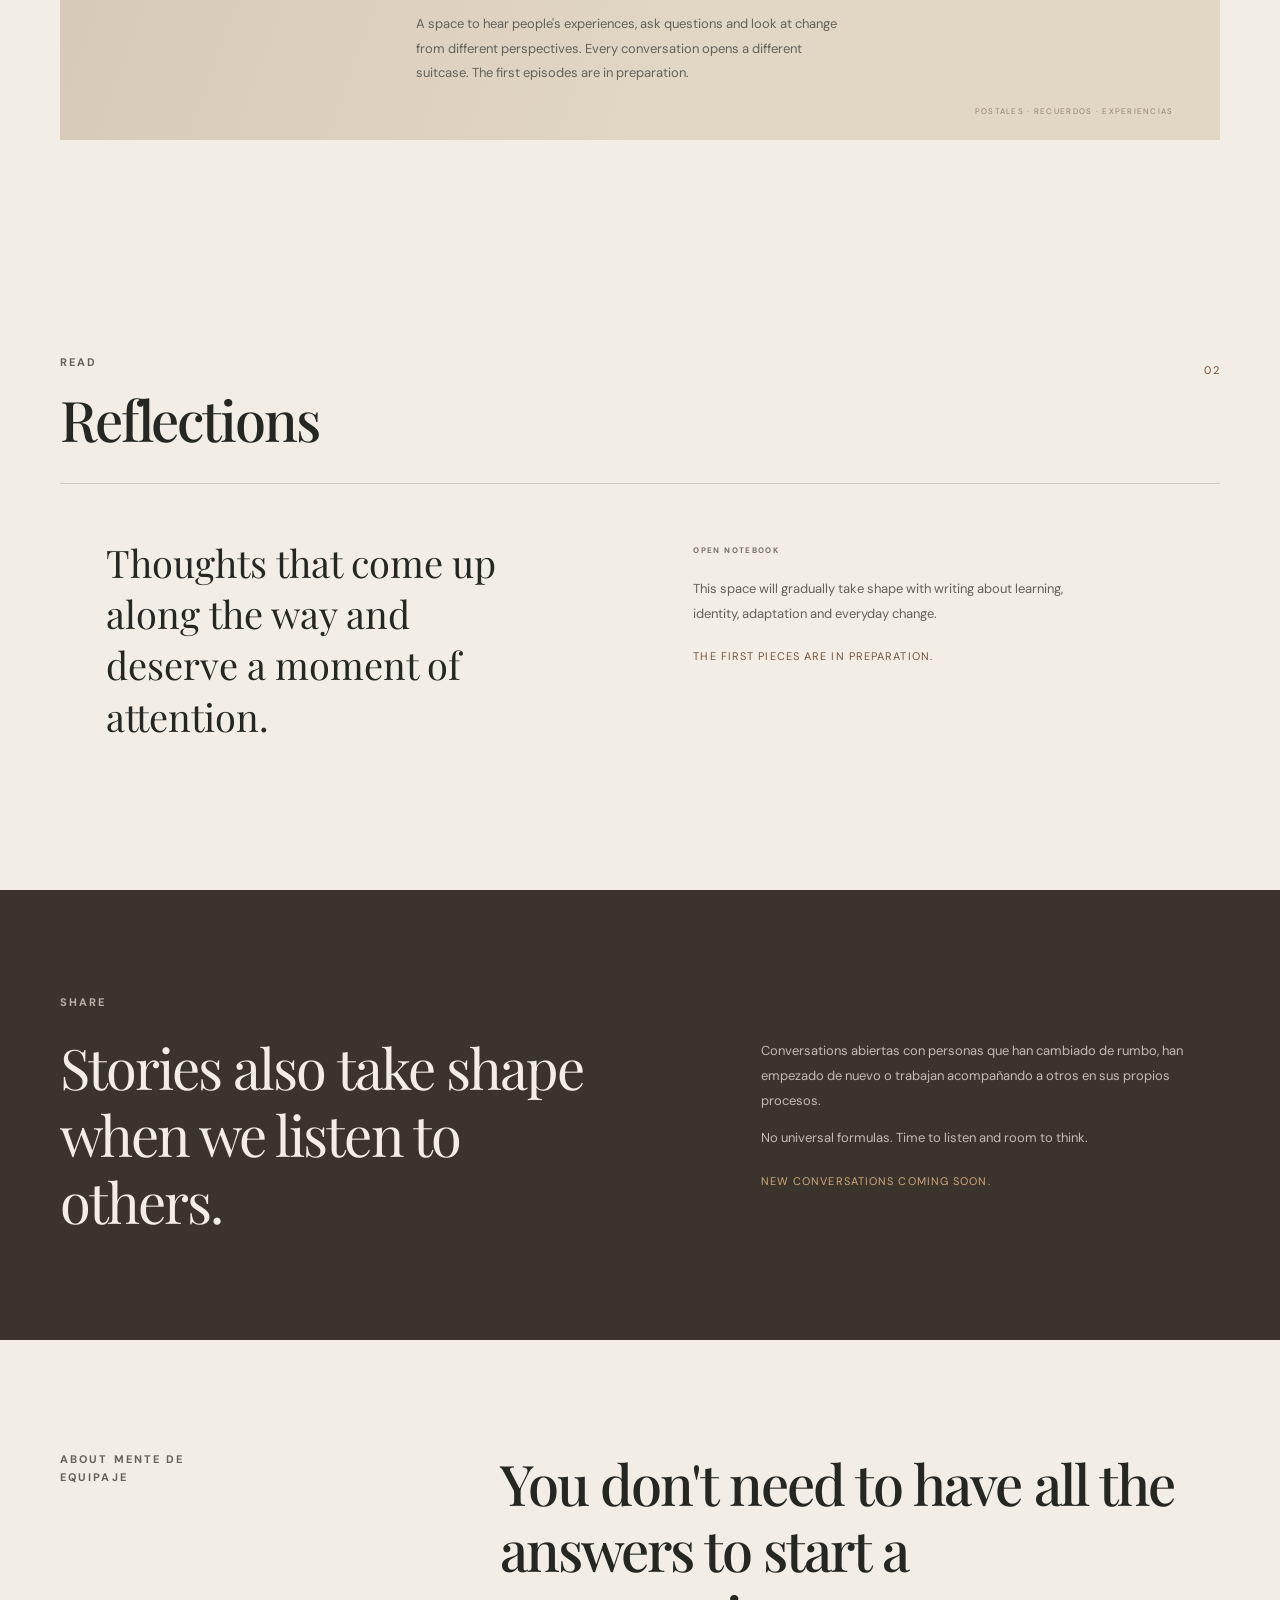
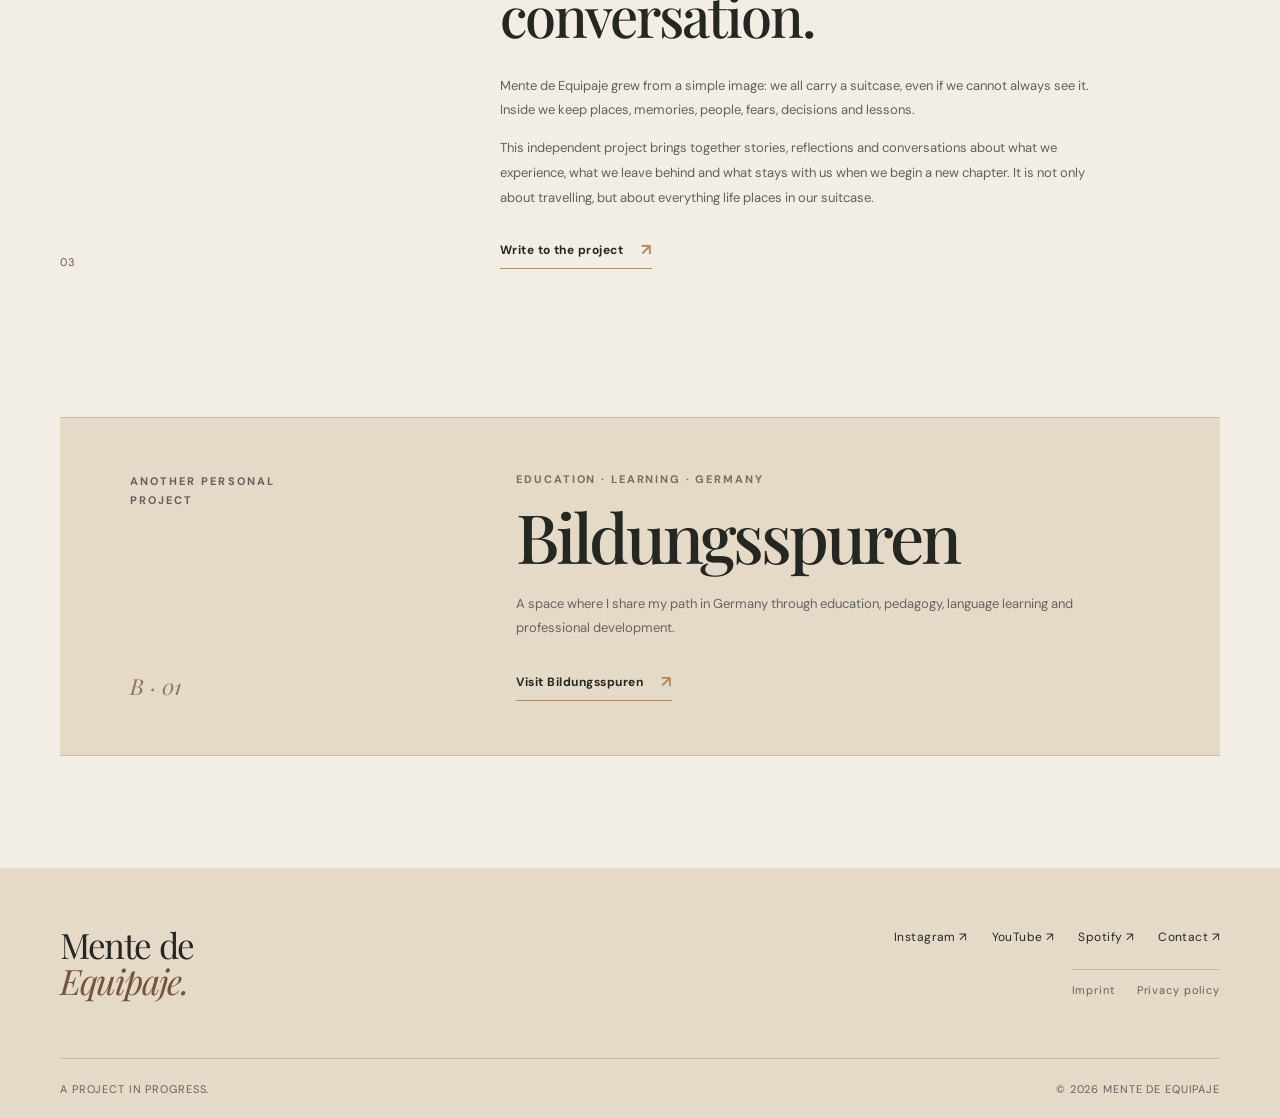
==== commit b2fb1641: "Match legal footer labels to German legal notices" ====
--- a/index.html
+++ b/index.html
@@ -227,8 +227,8 @@
           <a href="mailto:mentedeequipaje@gmail.com">Contacto ↗</a>
         </div>
         <nav class="footer-legal-links" aria-label="Información legal">
-          <a href="impressum.html">Aviso legal</a>
-          <a href="datenschutz.html">Privacidad</a>
+          <a href="impressum.html">Impressum</a>
+          <a href="datenschutz.html">Datenschutz</a>
         </nav>
       </div>
     </div>
--- a/css/styles.css
+++ b/css/styles.css
@@ -609,3 +609,59 @@
 @media (max-width: 980px) {
   .language-switch { align-self: flex-start; margin-top: 12px; }
 }
+
+
+/* Footer: enlaces agrupados y visibles en todos los tamaños */
+.footer-link-groups {
+  display: flex;
+  flex-direction: column;
+  align-items: flex-end;
+  gap: 18px;
+  min-width: 0;
+}
+.footer-links {
+  display: flex;
+  flex-wrap: wrap;
+  justify-content: flex-end;
+  gap: 14px 24px;
+}
+.footer-legal-links {
+  display: flex;
+  flex-wrap: wrap;
+  justify-content: flex-end;
+  gap: 12px 22px;
+  padding-top: 13px;
+  border-top: 1px solid var(--line);
+}
+.footer-legal-links a {
+  color: var(--muted);
+  font-size: 11px;
+  letter-spacing: .08em;
+  text-decoration: none;
+}
+.footer-legal-links a:hover,
+.footer-legal-links a:focus-visible {
+  color: var(--ink);
+  text-decoration: underline;
+  text-underline-offset: 4px;
+}
+@media (max-width: 980px) {
+  .footer-top {
+    min-height: 0;
+    padding-top: 34px;
+    padding-bottom: 30px;
+    align-items: flex-start;
+    flex-direction: column;
+    gap: 25px;
+  }
+  .footer-link-groups {
+    width: 100%;
+    align-items: flex-start;
+    gap: 18px;
+  }
+  .footer-links,
+  .footer-legal-links {
+    justify-content: flex-start;
+  }
+  .footer-links { gap: 13px 20px; }
+}
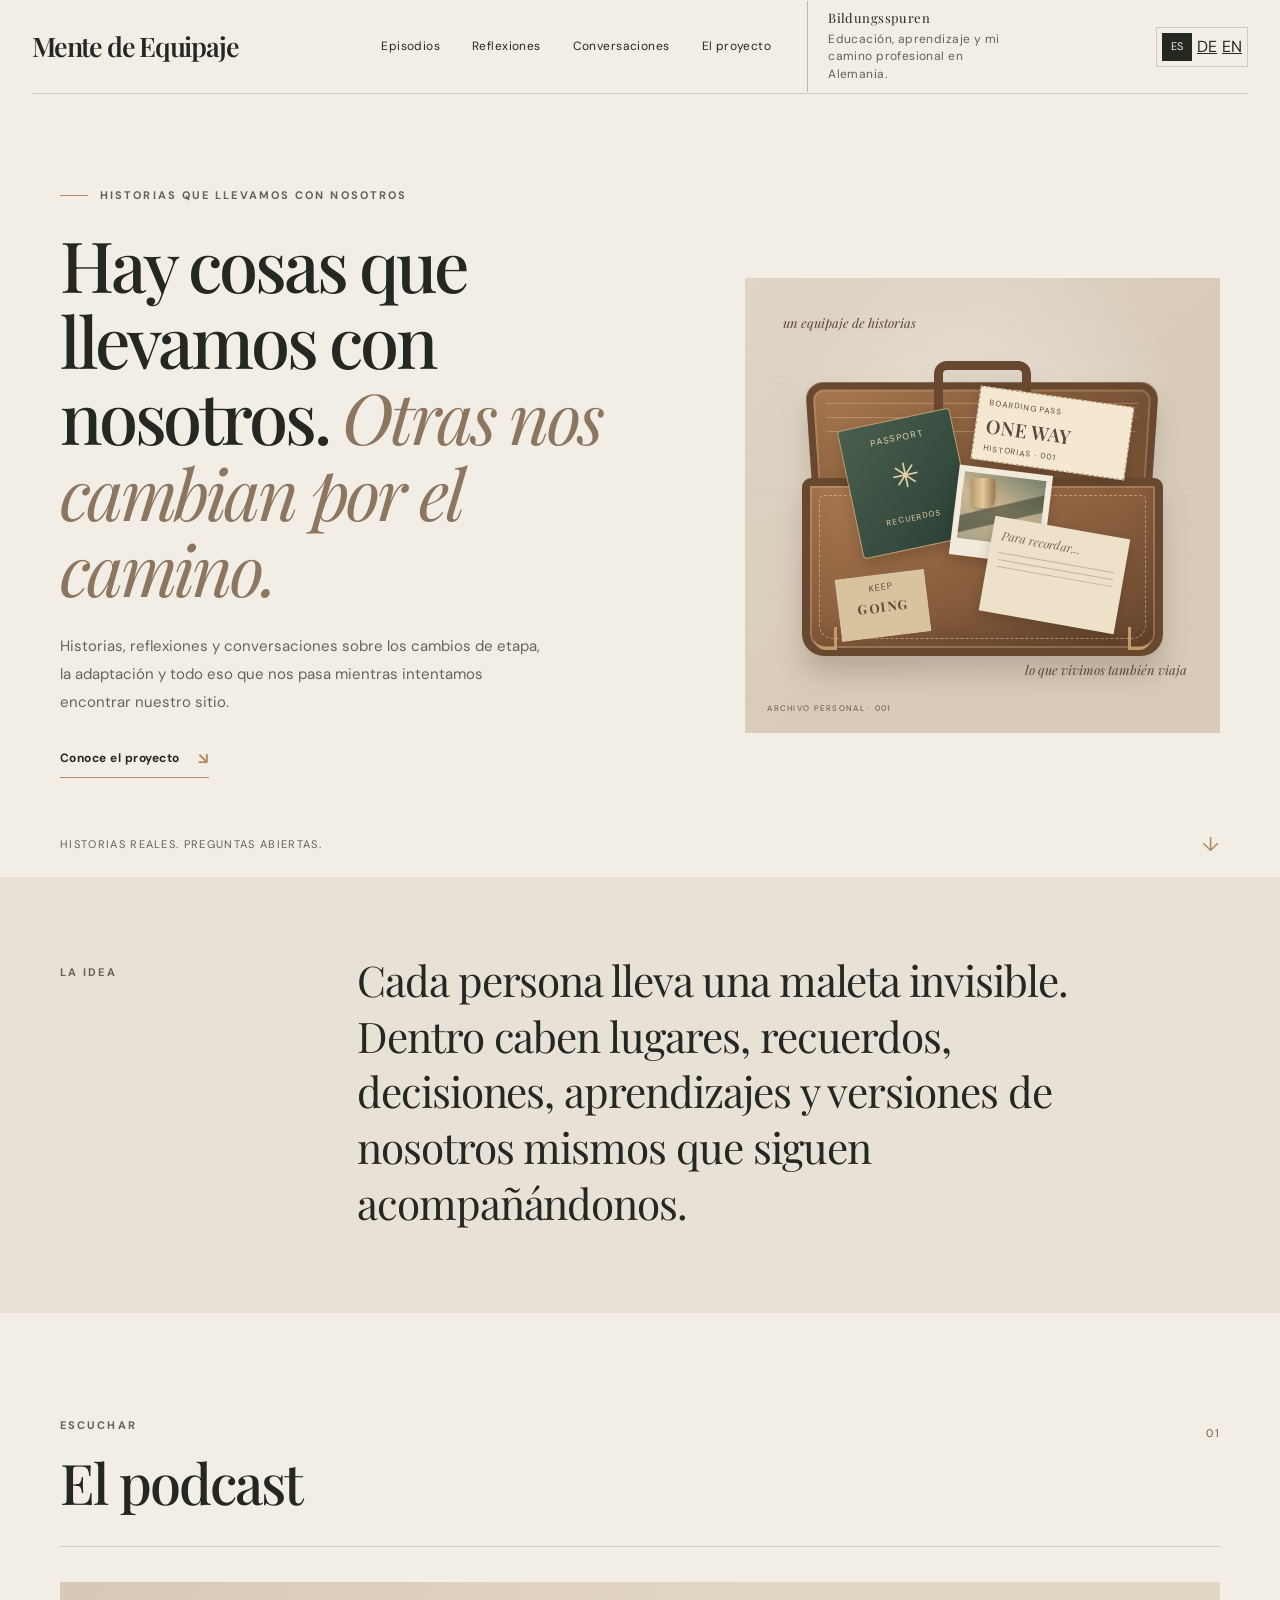
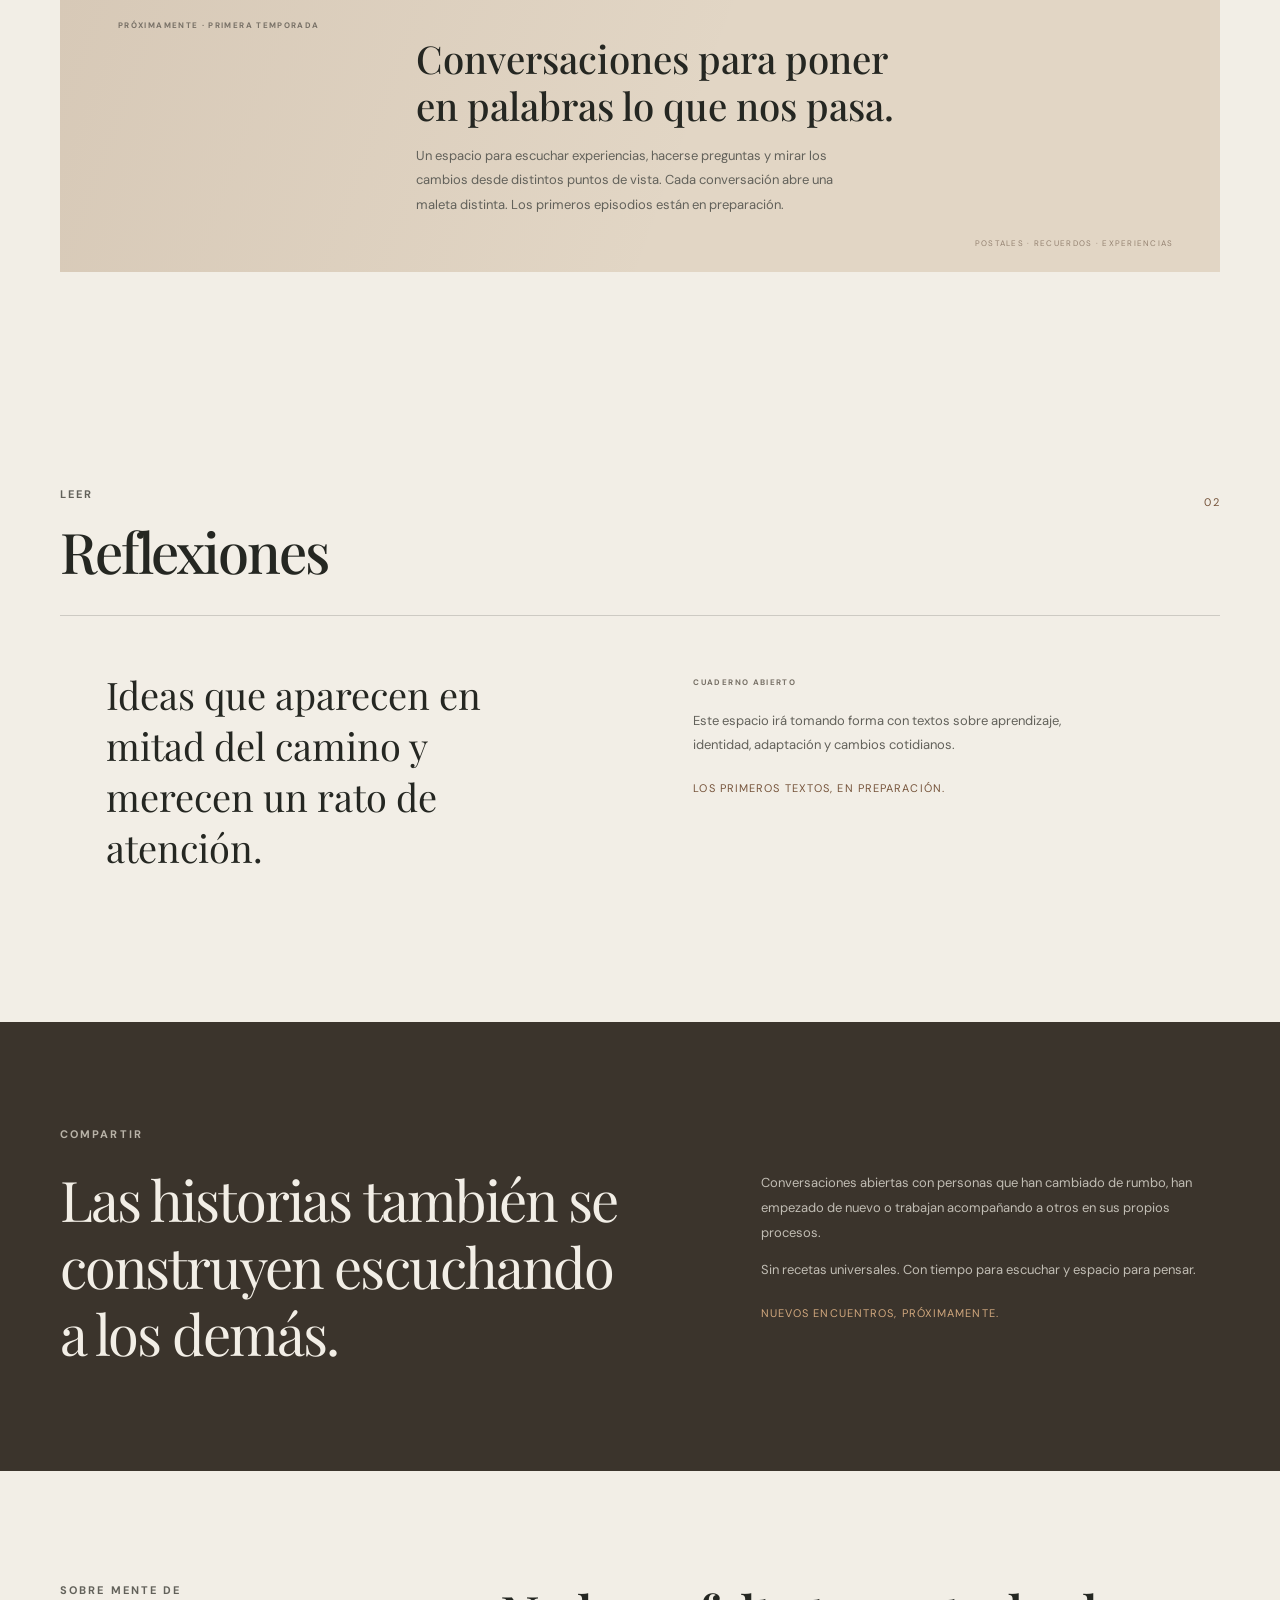
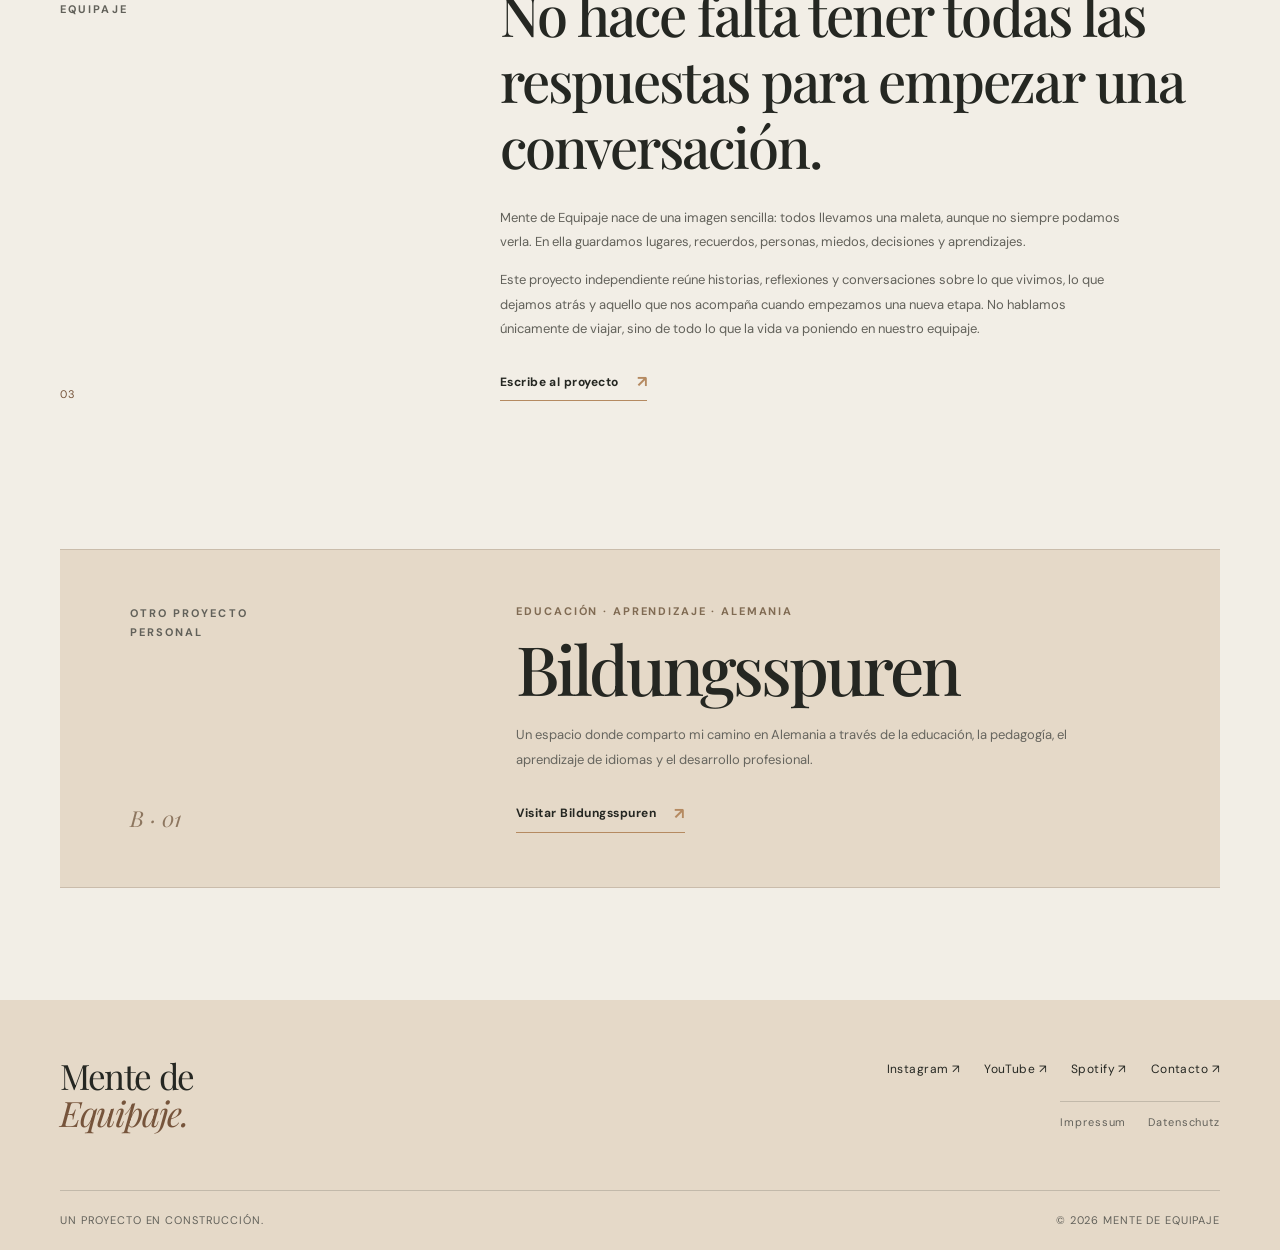
==== commit 88307c88: "Refine homepage SEO title" ====
--- a/index.html
+++ b/index.html
@@ -4,7 +4,7 @@
   <meta charset="utf-8">
   <meta name="viewport" content="width=device-width, initial-scale=1">
   <meta name="theme-color" content="#f2eee6">
-  <title>Mente de Equipaje | Podcast sobre cambios de vida y experiencias</title>
+  <title>Mente de Equipaje | Historias y cambios de vida</title>
   <meta name="description" content="Mente de Equipaje: podcast de historias, reflexiones y conversaciones sobre migración, cambios de vida, identidad, aprendizaje y experiencias humanas.">
   <meta name="author" content="Mente de Equipaje">
   <meta name="robots" content="index, follow, max-image-preview:large, max-snippet:-1, max-video-preview:-1">
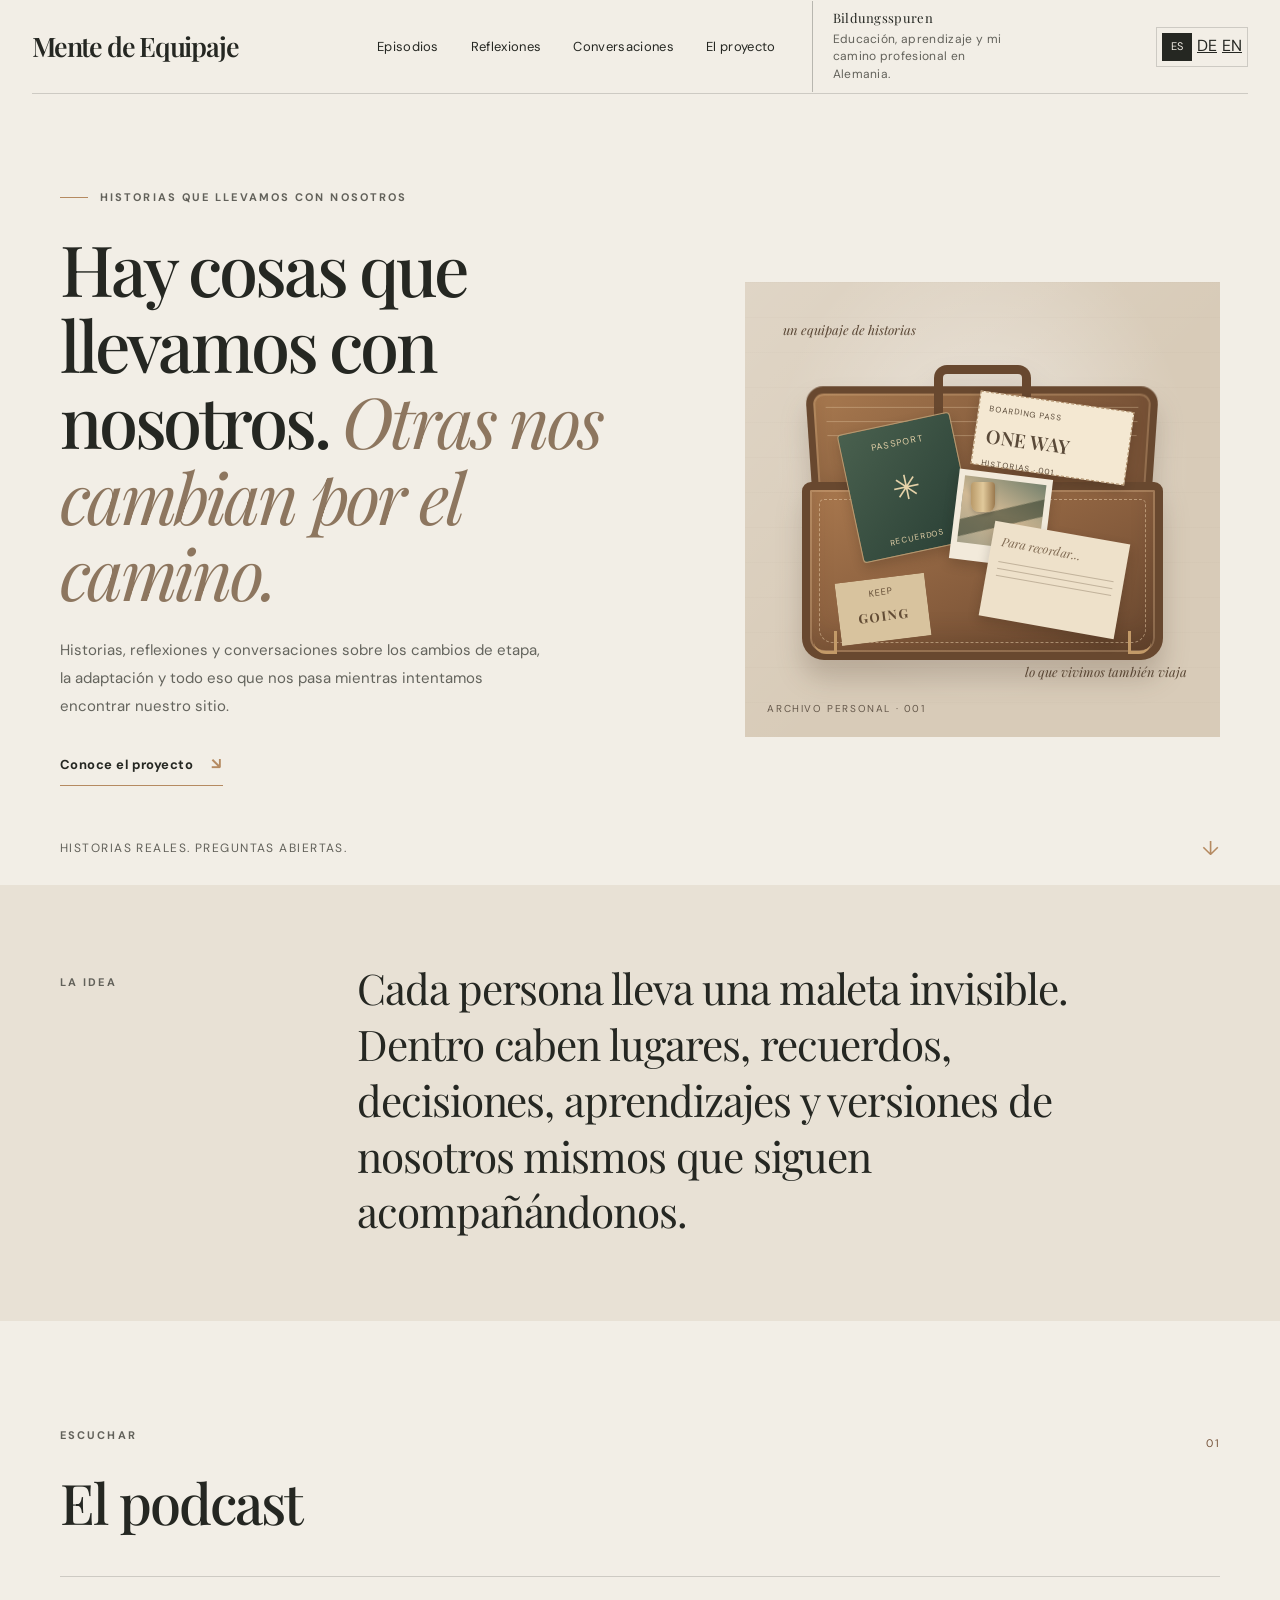
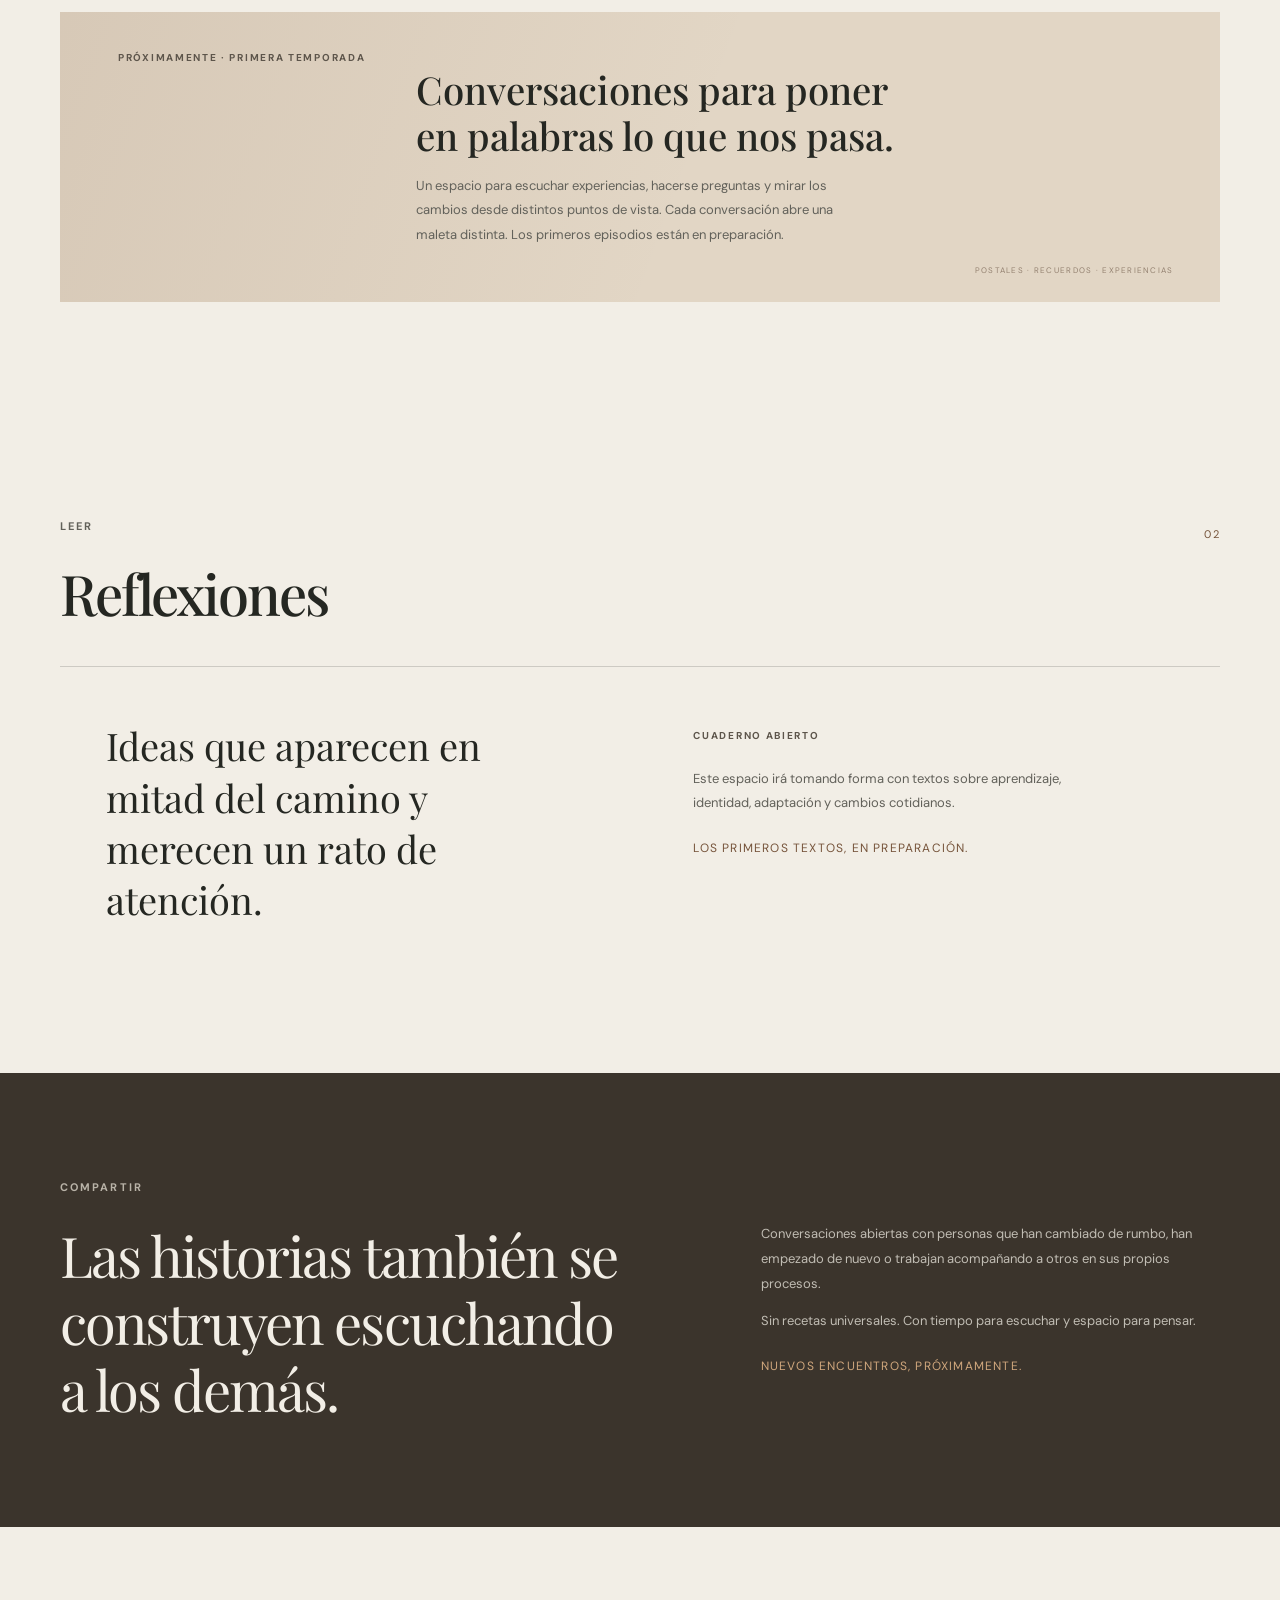
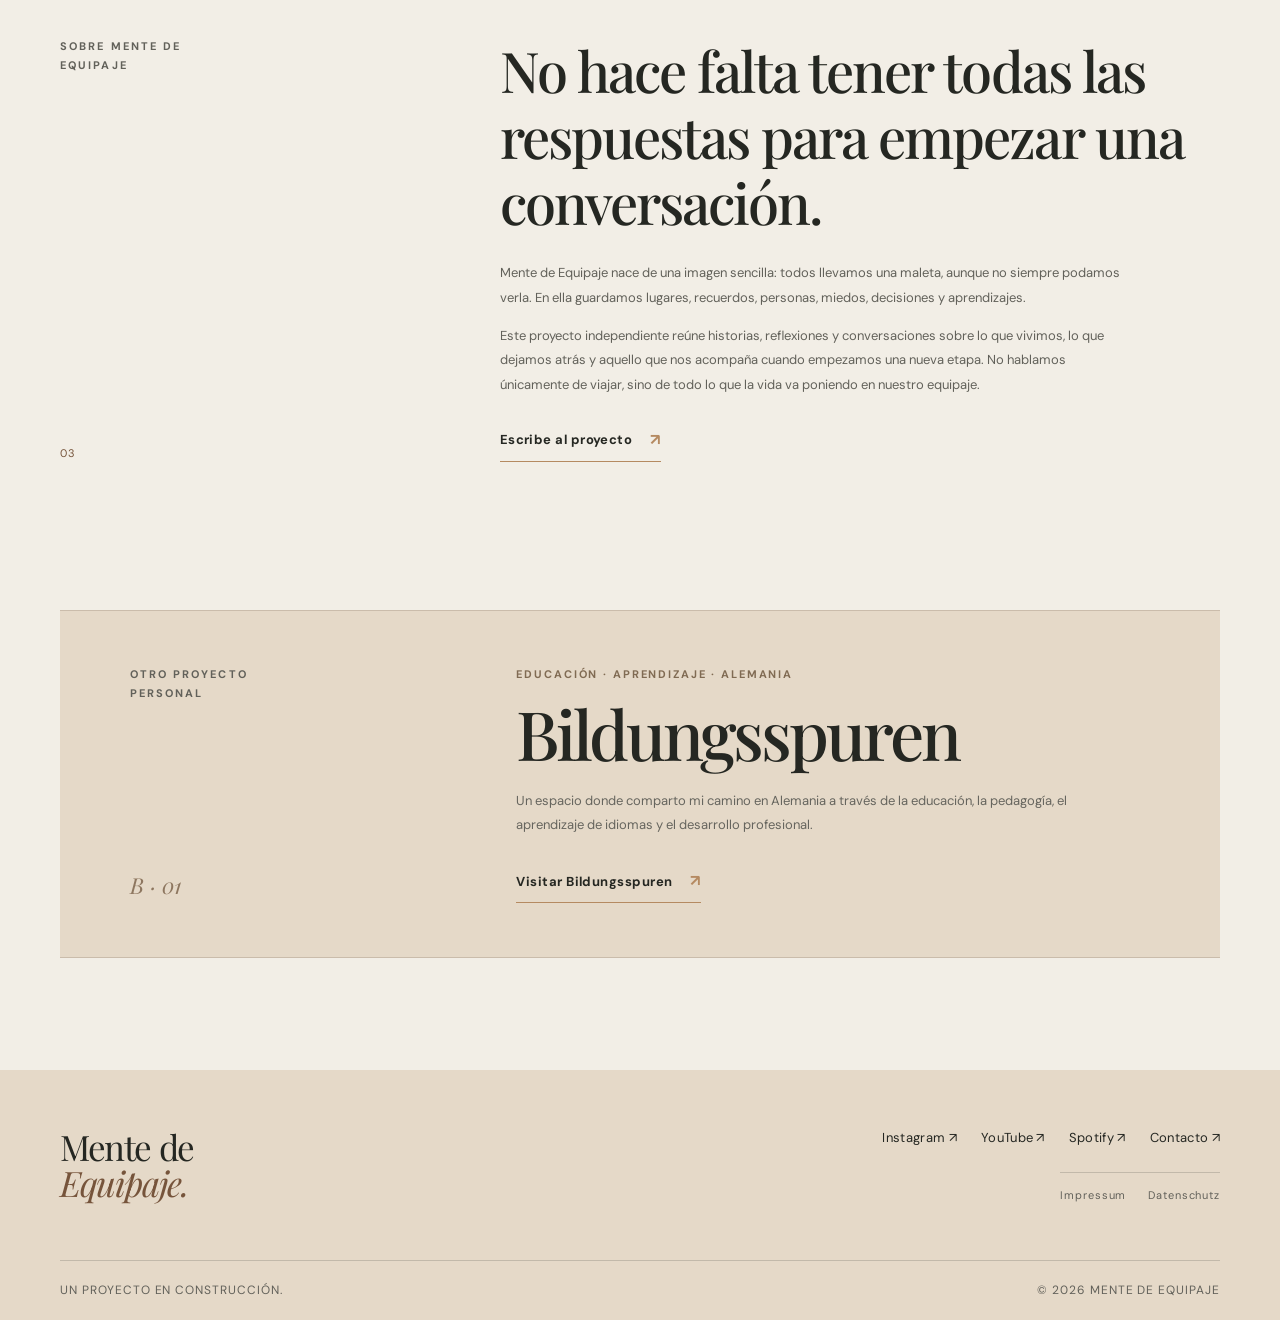
==== commit ce1de2f6: "Refresh cache keys after stylesheet and script updates" ====
--- a/index.html
+++ b/index.html
@@ -37,7 +37,7 @@
   <link rel="preconnect" href="https://fonts.googleapis.com">
   <link rel="preconnect" href="https://fonts.gstatic.com" crossorigin>
   <link href="https://fonts.googleapis.com/css2?family=DM+Sans:wght@400;500;600;700&family=Playfair+Display:wght@400;500;600;700&display=swap" rel="stylesheet">
-  <link rel="stylesheet" href="css/styles.css?v=20261117-4">
+  <link rel="stylesheet" href="css/styles.css?v=20261117-5">
   <script type="application/ld+json">
   {
     "@context": "https://schema.org",
@@ -58,7 +58,7 @@
     }
   }
   </script>
-  <script src="js/main.js?v=20261117-3" defer></script>
+  <script src="js/main.js?v=20261117-4" defer></script>
 </head>
 <body>
   <a class="skip-link" href="#contenido">Saltar al contenido</a>
--- a/css/styles.css
+++ b/css/styles.css
@@ -11,7 +11,7 @@
 }
 * { box-sizing: border-box; }
 html { scroll-behavior: smooth; }
-body { margin: 0; background: var(--paper); color: var(--ink); font-family: var(--sans); -webkit-font-smoothing: antialiased; }
+body { margin: 0; background: var(--paper); color: var(--ink); font-family: var(--sans); line-height: 1.65; -webkit-font-smoothing: antialiased; }
 a { color: inherit; }
 .skip-link { position: absolute; top: -50px; left: 16px; z-index: 10; padding: 12px 16px; background: var(--ink); color: var(--paper); }
 .skip-link:focus { top: 16px; }
@@ -21,7 +21,7 @@
 .wordmark { display: inline-flex; align-items: center; text-decoration: none; }
 .wordmark-name { font-family: var(--serif); font-size: clamp(21px, 2.1vw, 27px); line-height: 1.1; font-weight: 600; letter-spacing: -.045em; color: var(--ink); }
 .site-nav { display: flex; gap: clamp(20px, 3.5vw, 48px); }
-.site-nav a, .footer-links a { text-decoration: none; font-size: 12px; letter-spacing: .035em; }
+.site-nav a, .footer-links a { text-decoration: none; font-size: 13px; letter-spacing: .025em; }
 .site-nav a { padding: 12px 0; position: relative; }
 .site-nav a::after { content: ""; position: absolute; height: 1px; background: var(--earth); bottom: 5px; left: 0; width: 0; transition: width .25s ease; }
 .site-nav a:hover::after, .site-nav a:focus-visible::after { width: 100%; }
@@ -34,7 +34,7 @@
 h1 { font-family: var(--serif); font-size: clamp(48px, 5.5vw, 76px); line-height: 1.08; letter-spacing: -.045em; font-weight: 500; margin-bottom: 27px; }
 h1 em { color: #8d765f; font-weight: 400; }
 .hero-intro { max-width: 480px; color: #64645d; font-size: 15px; line-height: 1.85; margin-bottom: 30px; }
-.text-link { display: inline-flex; align-items: center; gap: 18px; padding-bottom: 8px; border-bottom: 1px solid var(--earth); text-decoration: none; font-size: 12px; font-weight: 700; letter-spacing: .04em; }
+.text-link { display: inline-flex; align-items: center; gap: 18px; padding-bottom: 8px; border-bottom: 1px solid var(--earth); text-decoration: none; font-size: 13px; font-weight: 700; letter-spacing: .035em; }
 .text-link span { color: var(--earth); font-size: 16px; transition: transform .2s ease; }
 .text-link:hover span { transform: translate(3px, -3px); }
 .hero-art { width: 100%; aspect-ratio: .91; max-height: 455px; position: relative; overflow: hidden; background: #d9d0c2; isolation: isolate; }
@@ -48,8 +48,8 @@
 .art-note { position: absolute; z-index: 3; font-family: var(--serif); font-style: italic; font-size: 13px; color: var(--ink); }
 .note-top { top: 11%; left: 9%; }
 .note-bottom { bottom: 13%; right: 8%; }
-.art-index { position: absolute; z-index: 3; bottom: 25px; left: 25px; font-size: 8px; letter-spacing: .16em; text-transform: uppercase; }
-.hero-bottom { position: absolute; bottom: 20px; left: 0; right: 0; display: flex; justify-content: space-between; align-items: center; font-size: 11px; letter-spacing: .12em; text-transform: uppercase; color: var(--muted); }
+.art-index { position: absolute; z-index: 3; bottom: 25px; left: 25px; font-size: 10px; letter-spacing: .16em; text-transform: uppercase; }
+.hero-bottom { position: absolute; bottom: 20px; left: 0; right: 0; display: flex; justify-content: space-between; align-items: center; font-size: 12px; letter-spacing: .12em; text-transform: uppercase; color: var(--muted); }
 .hero-bottom a { text-decoration: none; font-size: 20px; color: var(--earth); }
 .intro-band { background: var(--paper-deep); padding: 75px 0 82px; }
 .intro-grid { display: grid; grid-template-columns: .4fr 1.6fr; gap: 7%; align-items: start; }
@@ -61,7 +61,7 @@
 .section-heading h2, .about-copy h2 { font-family: var(--serif); font-weight: 500; letter-spacing: -.035em; font-size: clamp(38px, 4.5vw, 56px); margin: 0 0 27px; }
 .section-number { font-size: 11px; color: #76543b; letter-spacing: .12em; padding-top: 8px; }
 .feature-panel { background: #dcd3c5; min-height: 290px; padding: 38px 5%; display: grid; grid-template-columns: .75fr 1.5fr .5fr; align-items: center; gap: 30px; position: relative; overflow: hidden; }
-.feature-index, .note-label { align-self: start; font-size: 8px; font-weight: 700; letter-spacing: .17em; color: #777066; }
+.feature-index, .note-label { align-self: start; font-size: 10px; font-weight: 700; letter-spacing: .17em; color: #5d554b; }
 .feature-content { max-width: 500px; position: relative; z-index: 1; }
 .feature-content h3 { font-family: var(--serif); font-size: clamp(28px, 3vw, 39px); line-height: 1.2; font-weight: 500; margin-bottom: 16px; }
 .feature-content p, .quiet-note p, .conversation-copy p, .about-copy p { font-size: 13px; line-height: 1.9; color: #62615a; }
@@ -70,7 +70,7 @@
 .large-note { max-width: 440px; font-family: var(--serif); font-size: clamp(27px, 3vw, 38px); line-height: 1.35; }
 .quiet-note { max-width: 400px; padding-top: 8px; }
 .note-label { display: block; margin-bottom: 22px; }
-.note-status { display: inline-block; margin-top: 10px; font-size: 11px; letter-spacing: .1em; text-transform: uppercase; color: #76543b; }
+.note-status { display: inline-block; margin-top: 10px; font-size: 12px; letter-spacing: .1em; text-transform: uppercase; color: #76543b; }
 .conversation-section { background: var(--ink); color: var(--paper); padding: 105px 0; }
 .conversation-grid { display: grid; grid-template-columns: 1.1fr .9fr; gap: 12%; align-items: center; }
 .eyebrow-light { color: #b9b3a8; }
@@ -91,7 +91,7 @@
 .footer-links { display: flex; gap: 30px; }
 .footer-links a { border-bottom: 1px solid transparent; padding-bottom: 5px; }
 .footer-links a:hover { border-color: var(--earth); }
-.footer-bottom { border-top: 1px solid var(--line); min-height: 60px; display: flex; justify-content: space-between; align-items: center; font-size: 11px; color: var(--muted); letter-spacing: .08em; text-transform: uppercase; }
+.footer-bottom { border-top: 1px solid var(--line); min-height: 60px; display: flex; justify-content: space-between; align-items: center; font-size: 12px; color: var(--muted); letter-spacing: .08em; text-transform: uppercase; }
 @media (max-width: 980px) {
   .section-shell, .site-header { width: min(100% - 40px, 600px); }
   .site-header { min-height: 78px; }
@@ -338,7 +338,7 @@
   .memory-passport { padding: 8px 5px; }
   .memory-ticket { padding: 6px; }
   .memory-letter { padding: 7px; }
-  .feature-panel::after { right: 30px; bottom: 18px; font-size: 7px; }
+  .feature-panel::after { right: 30px; bottom: 18px; font-size: 9px; }
 }
 
 
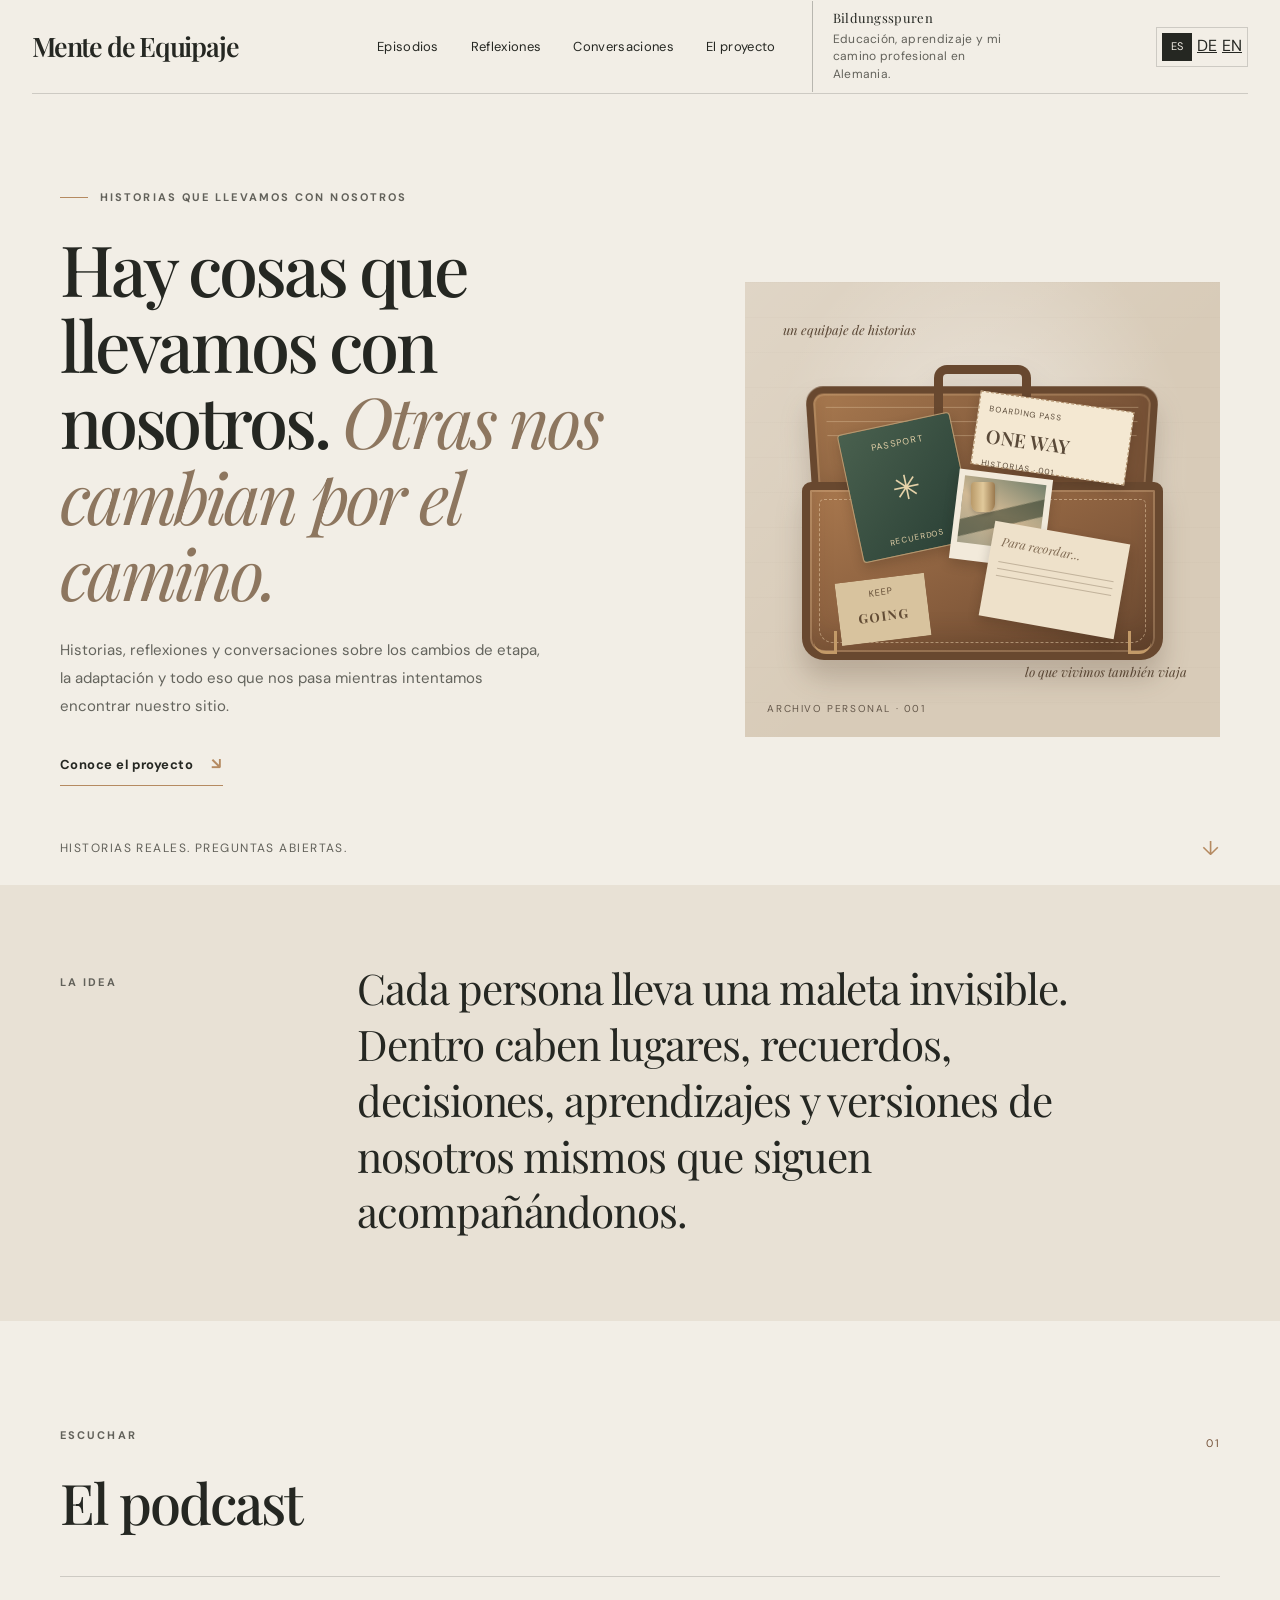
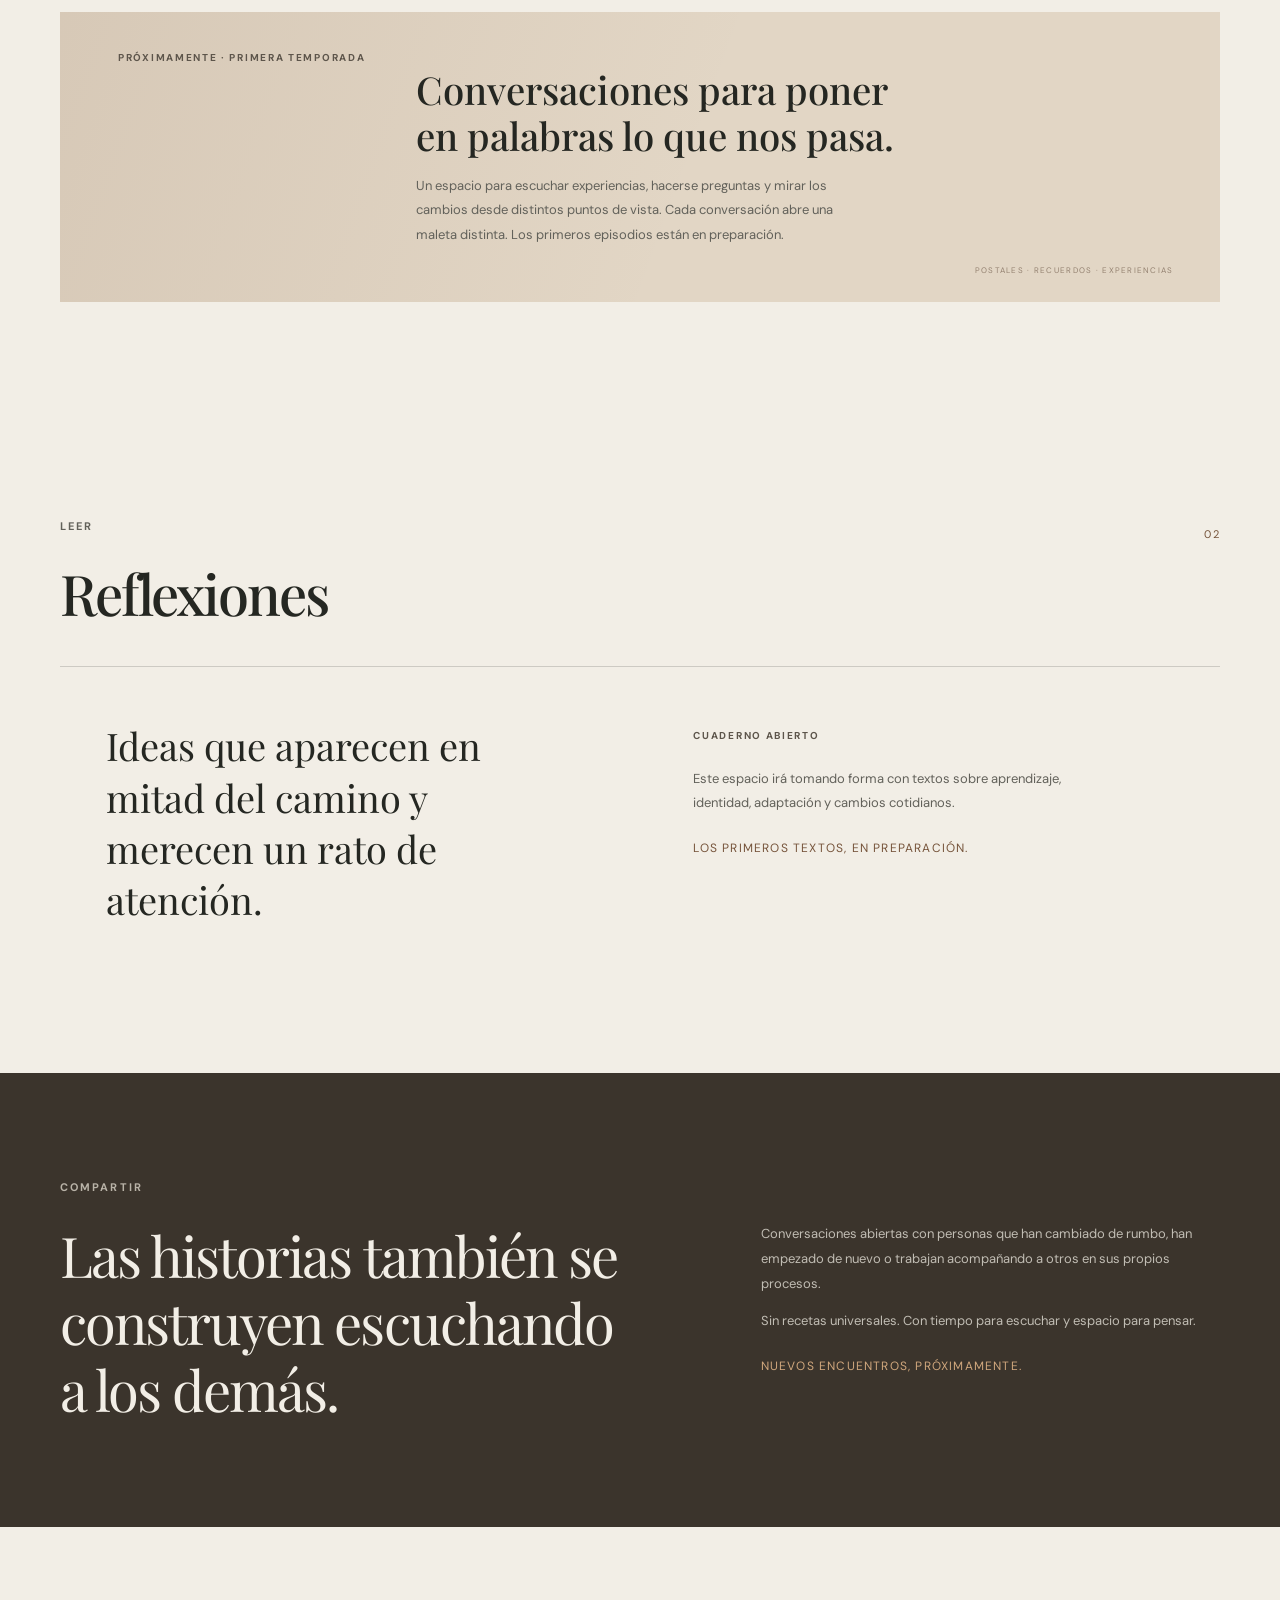
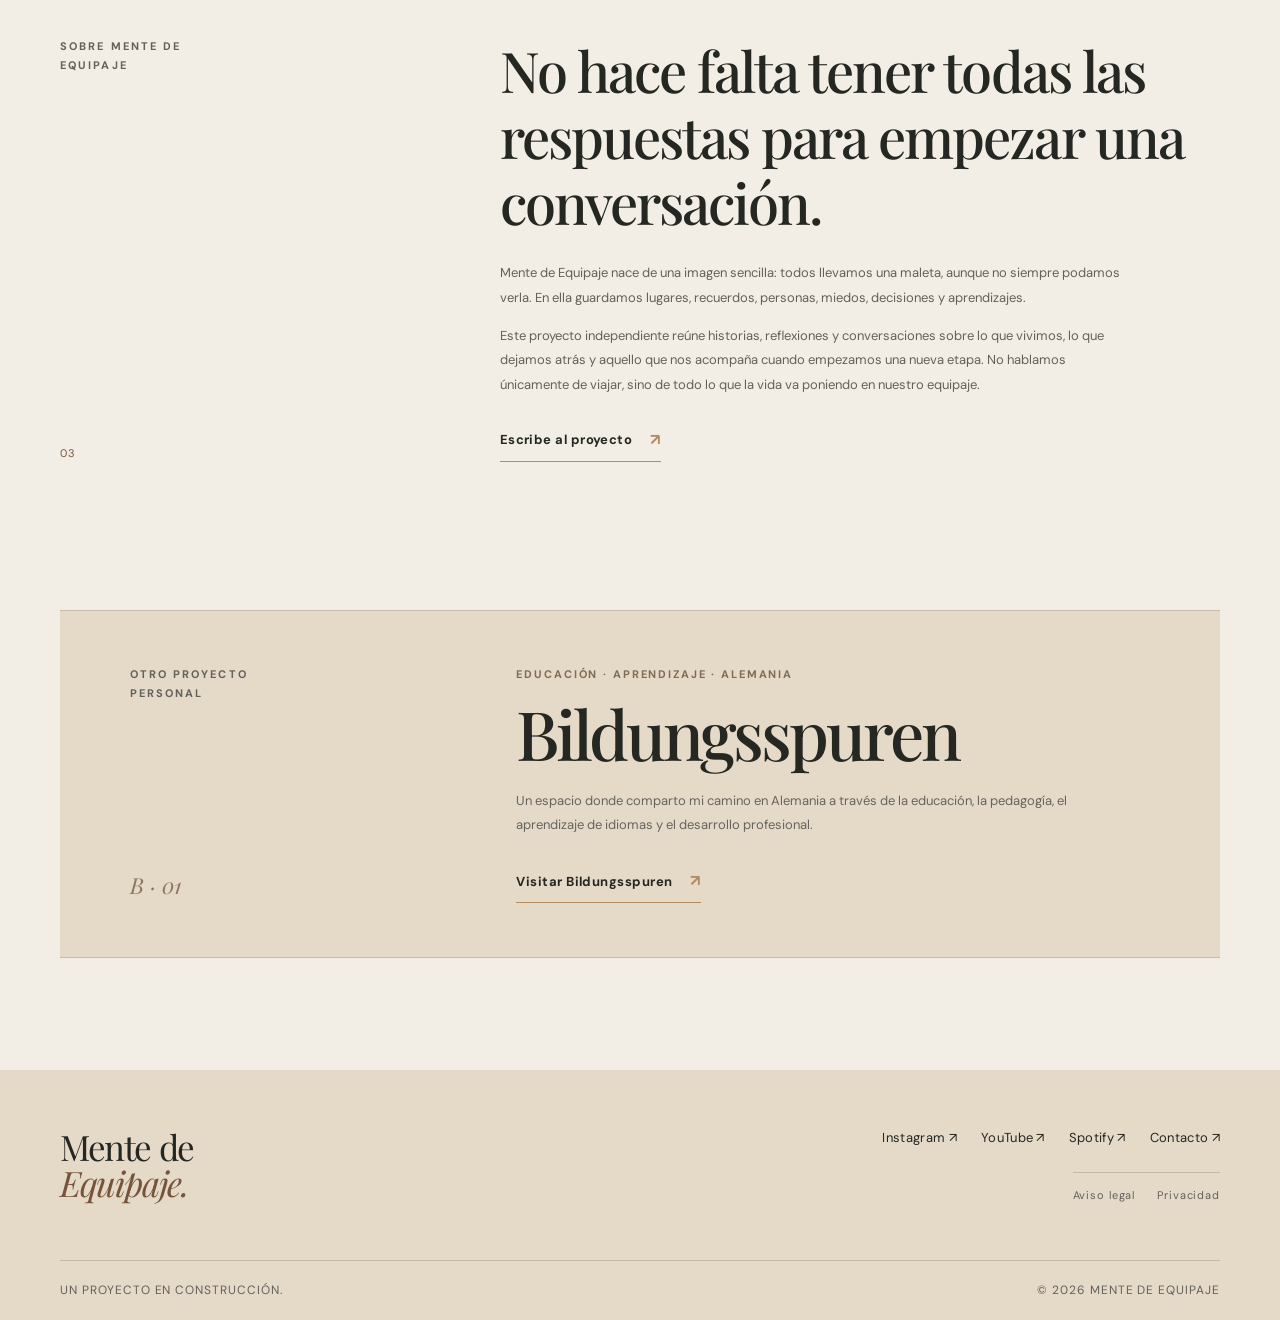
==== commit c6e1f971: "Link Spanish homepage footer to Spanish legal pages" ====
--- a/index.html
+++ b/index.html
@@ -227,8 +227,8 @@
           <a href="mailto:mentedeequipaje@gmail.com">Contacto ↗</a>
         </div>
         <nav class="footer-legal-links" aria-label="Información legal">
-          <a href="impressum.html">Impressum</a>
-          <a href="datenschutz.html">Datenschutz</a>
+          <a href="es/aviso-legal.html">Aviso legal</a>
+          <a href="es/privacidad.html">Privacidad</a>
         </nav>
       </div>
     </div>
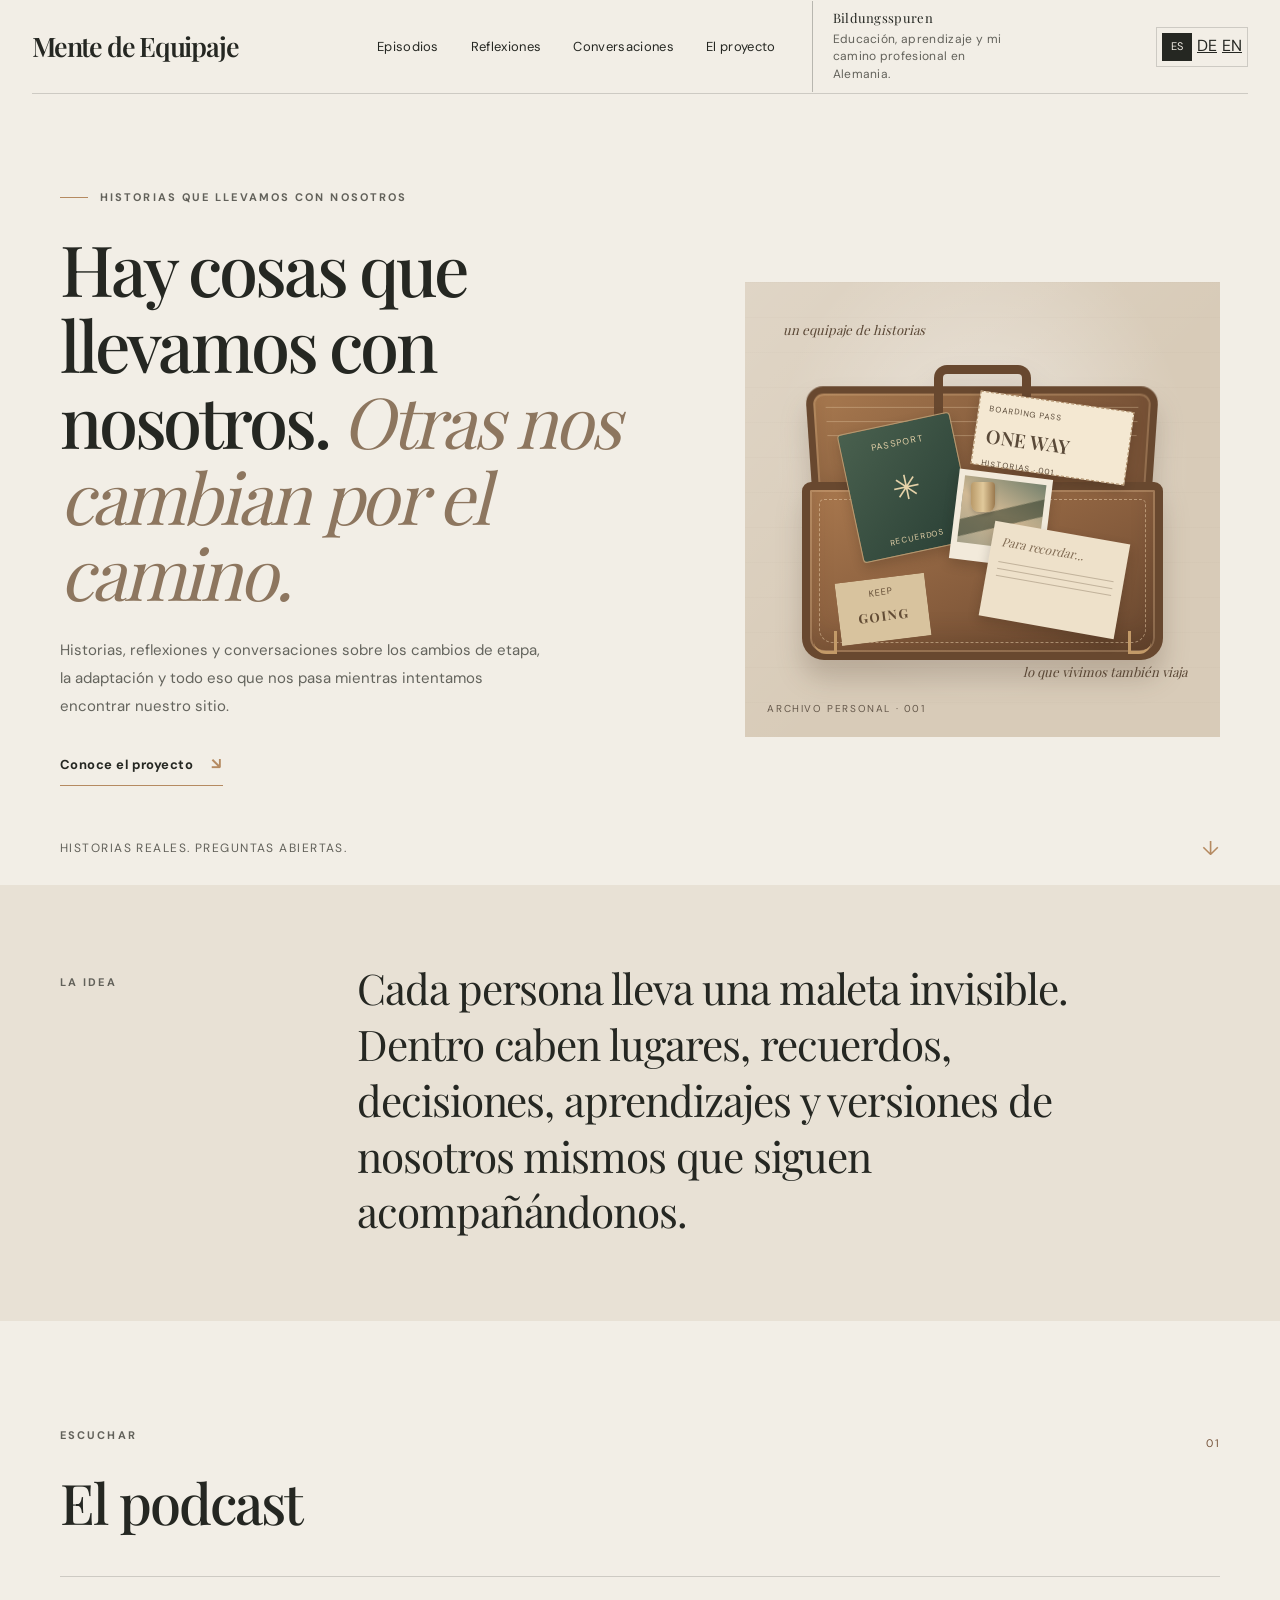
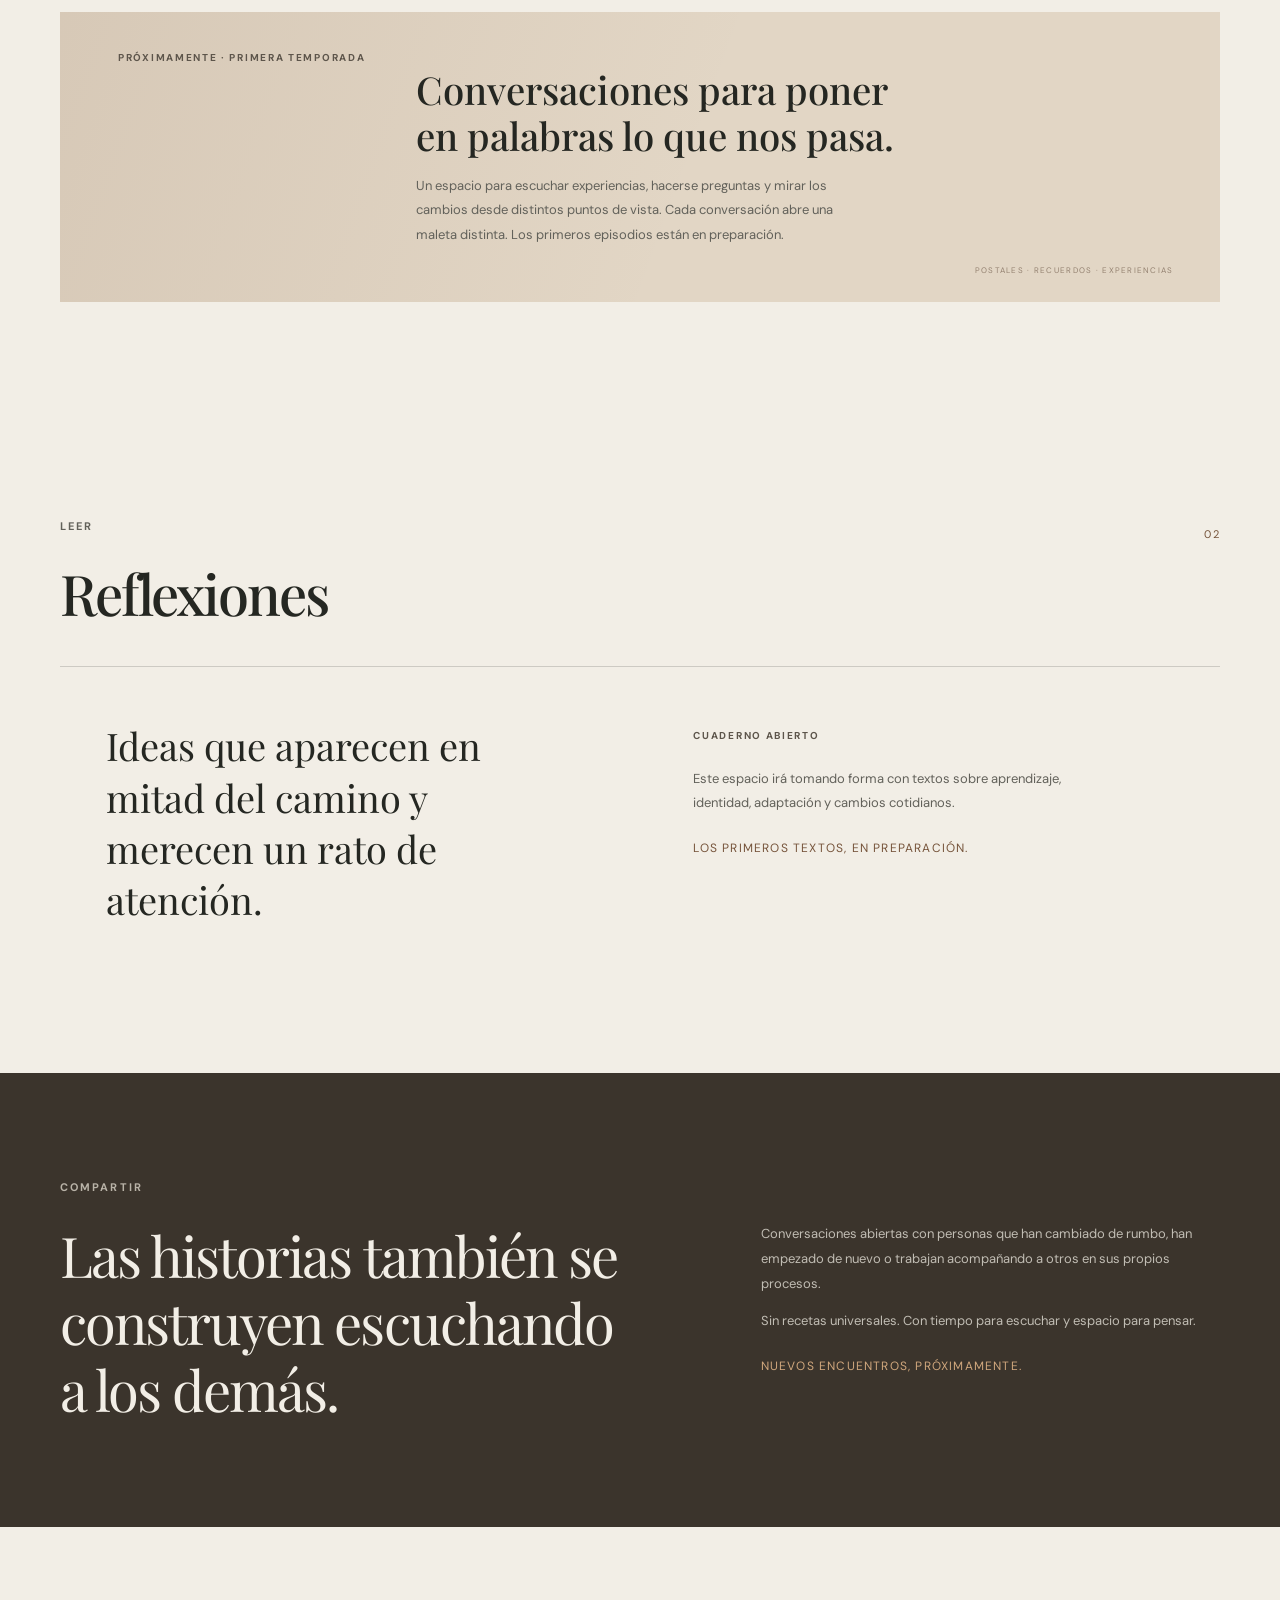
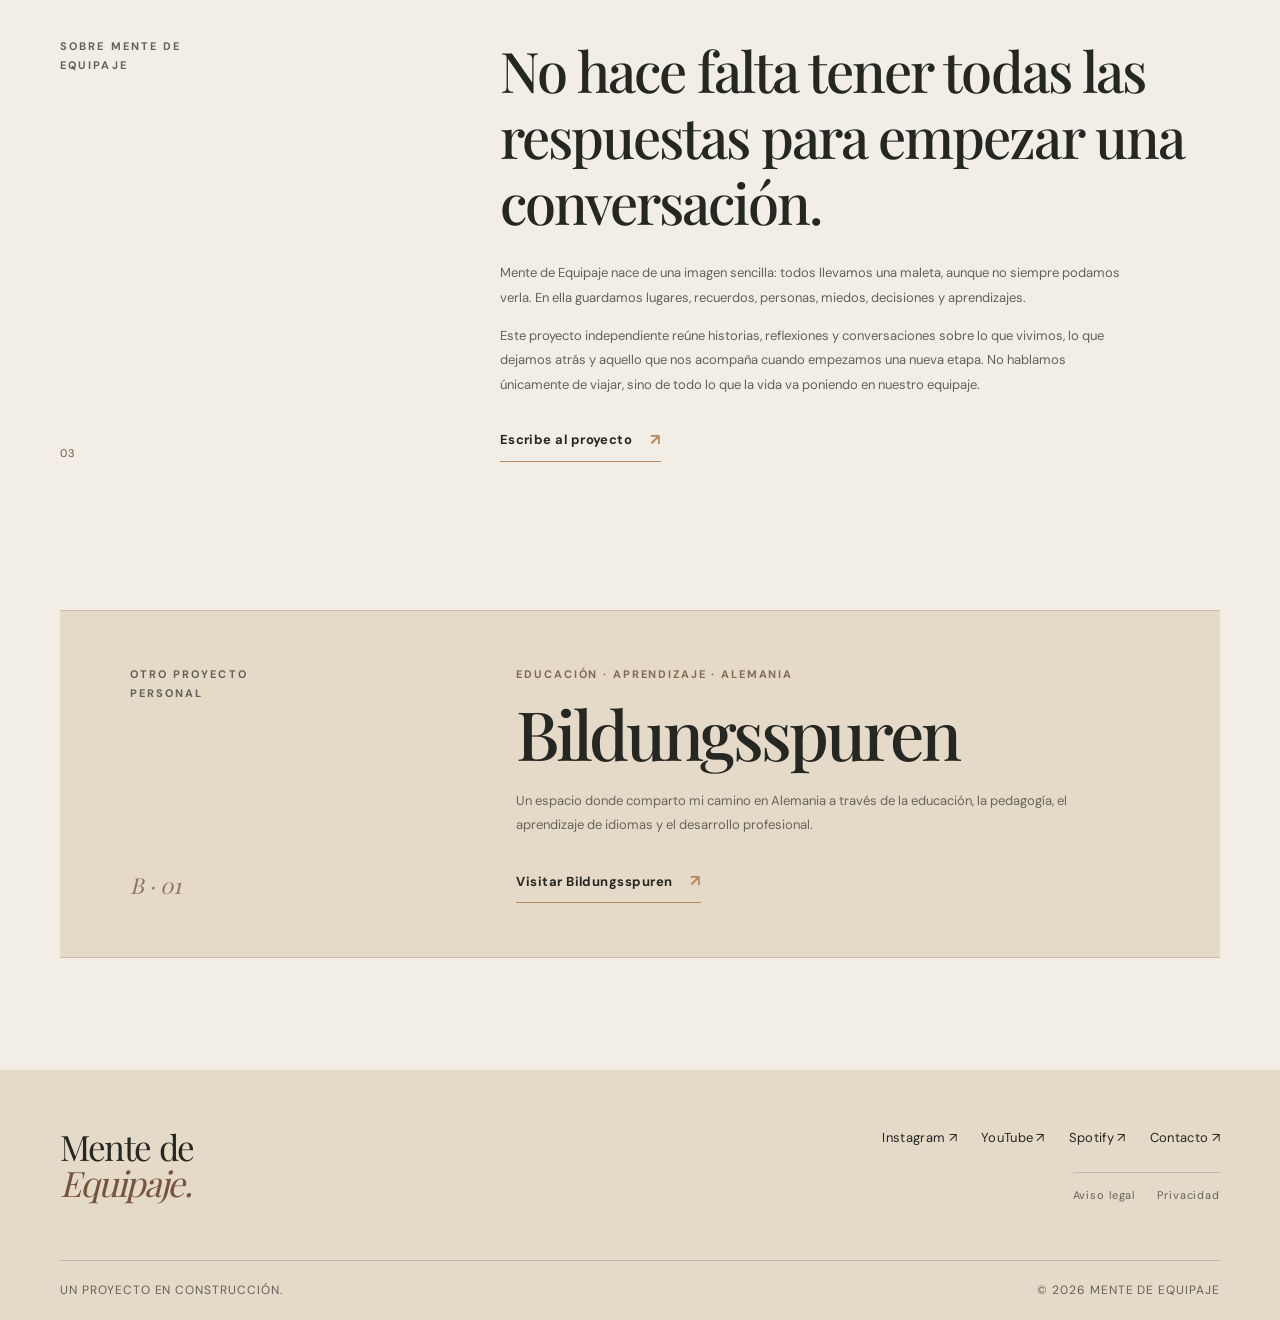
==== commit 13b476ac: "Self-host Playfair Display and DM Sans fonts" ====
--- a/index.html
+++ b/index.html
@@ -34,9 +34,6 @@
 
   <meta name="twitter:title" content="Mente de Equipaje | Historias, cambios y vida real">
   <meta name="twitter:description" content="Historias, reflexiones y conversaciones sobre migración, identidad, cambios de etapa y experiencias humanas.">
-  <link rel="preconnect" href="https://fonts.googleapis.com">
-  <link rel="preconnect" href="https://fonts.gstatic.com" crossorigin>
-  <link href="https://fonts.googleapis.com/css2?family=DM+Sans:wght@400;500;600;700&family=Playfair+Display:wght@400;500;600;700&display=swap" rel="stylesheet">
   <link rel="stylesheet" href="css/styles.css?v=20261117-5">
   <script type="application/ld+json">
   {
--- a/css/styles.css
+++ b/css/styles.css
@@ -1,3 +1,19 @@
+/* Self-hosted Google Fonts. Original font files and OFL licences are in assets/fonts/. */
+@font-face {
+  font-family: "DM Sans";
+  font-style: normal;
+  font-weight: 100 1000;
+  font-display: swap;
+  src: url("../assets/fonts/DM-Sans[opsz,wght].ttf") format("truetype");
+}
+@font-face {
+  font-family: "Playfair Display";
+  font-style: normal;
+  font-weight: 400 900;
+  font-display: swap;
+  src: url("../assets/fonts/PlayfairDisplay[wght].ttf") format("truetype");
+}
+
 :root {
   --ink: #252722;
   --paper: #f2eee6;
